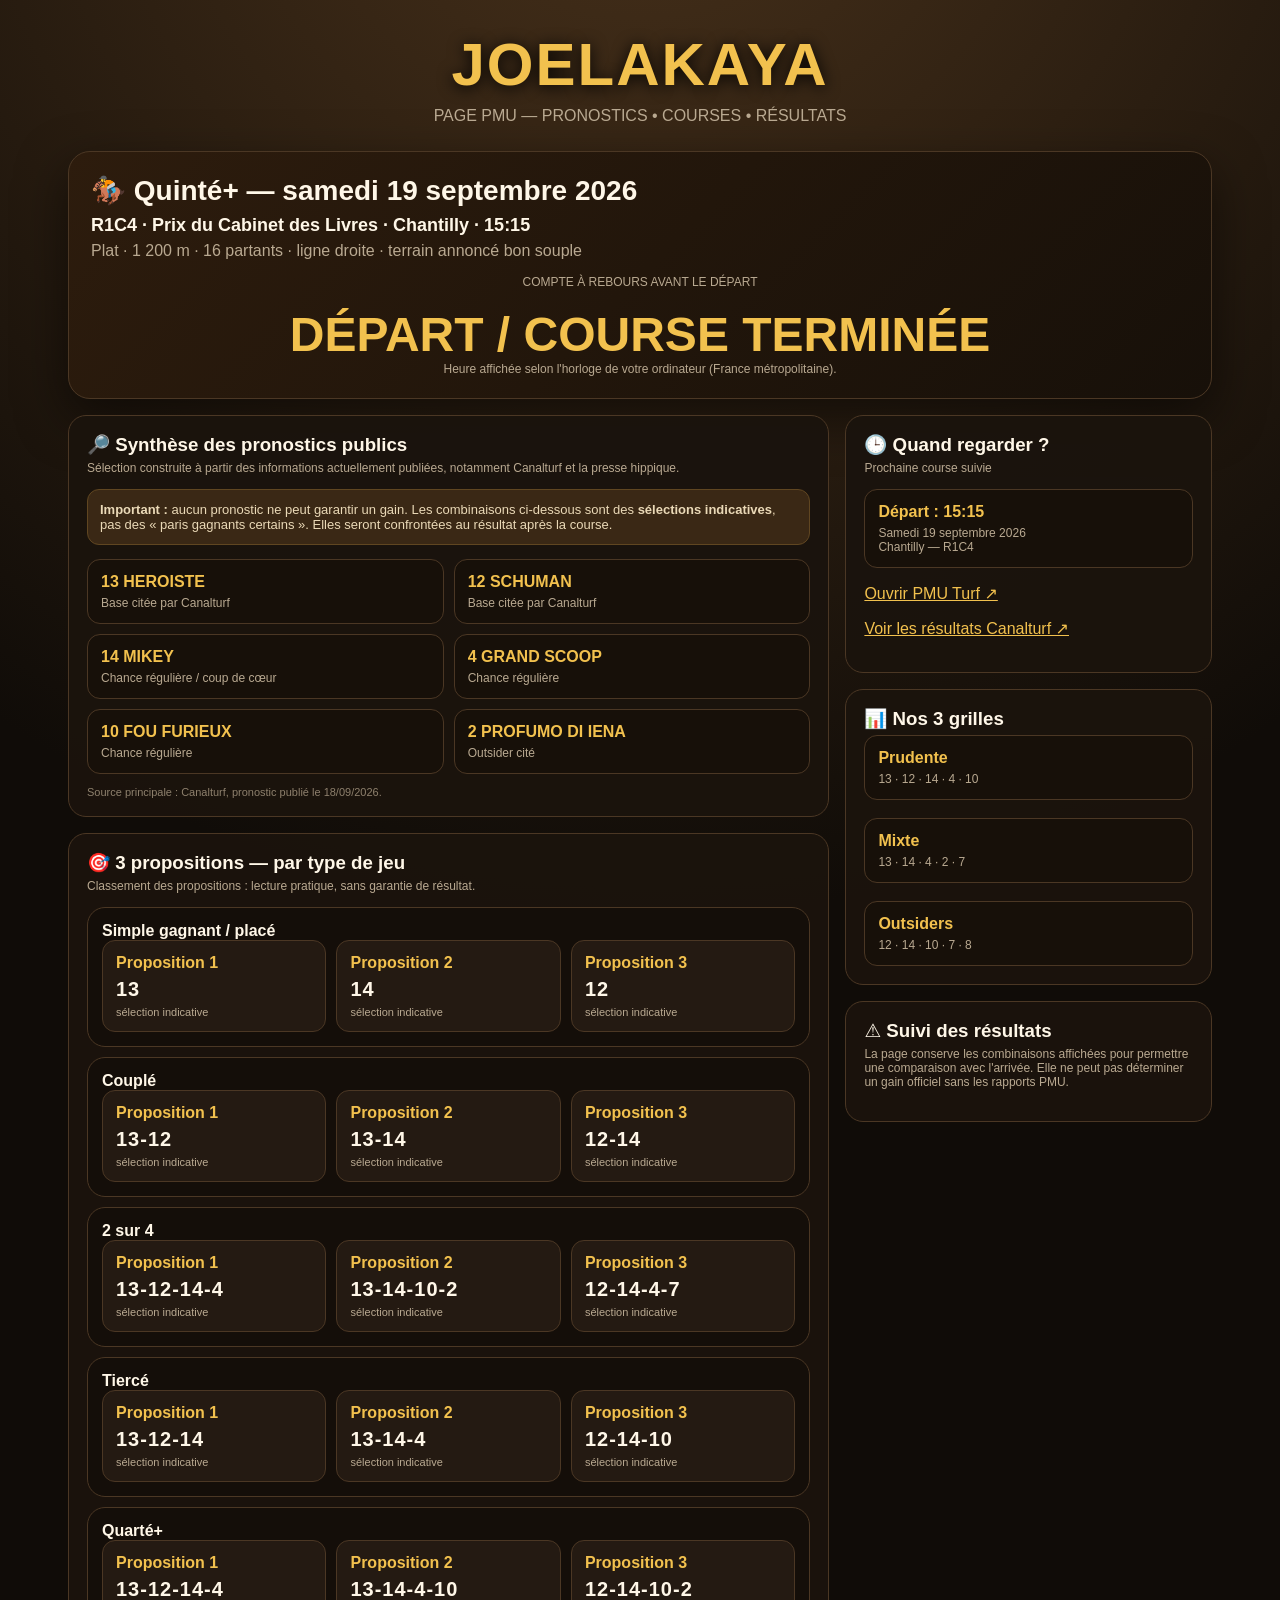
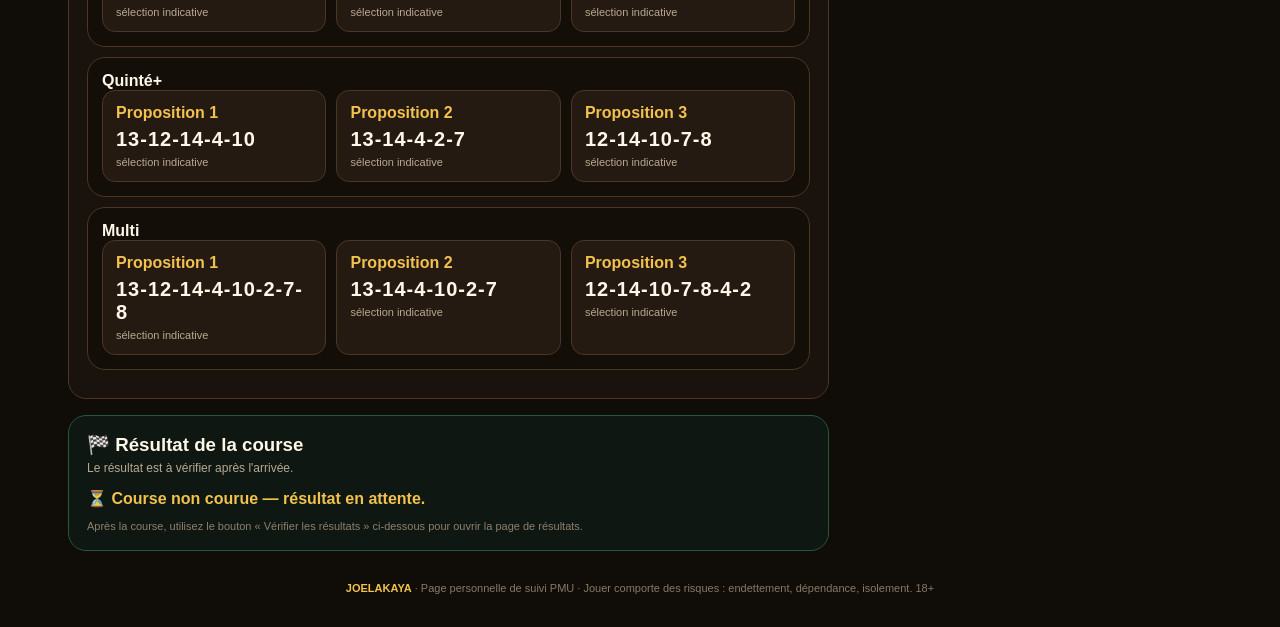
==== index.html @ 68ee218c "Add files via upload" ====
<!doctype html>
<html lang="fr"><head><meta charset="utf-8"><meta name="viewport" content="width=device-width,initial-scale=1">
<title>PMU Tracker — JOELAKAYA</title>
<meta name="description" content="Tableau de suivi PMU : pronostics, compte à rebours et résultats.">
<style>
:root{--bg:#100c08;--panel:#1b130d;--panel2:#241a12;--gold:#f2c14e;--green:#2bc277;--red:#e85b52;--text:#fff7e8;--muted:#b9a991;--line:#4b3724}
*{box-sizing:border-box}body{margin:0;background:radial-gradient(circle at 50% -10%,#49321b 0,#100c08 45%);color:var(--text);font-family:Arial,system-ui,sans-serif}.wrap{max-width:1180px;margin:auto;padding:18px}
header{text-align:center;padding:12px 0 18px}header h1{margin:0;font-size:clamp(30px,6vw,60px);letter-spacing:2px;color:var(--gold);text-shadow:0 2px 16px #000}header p{color:var(--muted);margin:8px 0}.brand{font-weight:900;color:#fff}
.hero{background:linear-gradient(135deg,#2d1c0d,#171009);border:1px solid var(--line);border-radius:22px;padding:22px;box-shadow:0 18px 50px #0008}.hero h2{margin:0 0 8px;font-size:28px}.hero .course{font-size:18px;font-weight:800}.hero .meta{color:var(--muted);margin-top:6px}.count{margin-top:18px;font-size:clamp(28px,6vw,48px);font-weight:900;color:var(--gold);text-align:center}.small{text-align:center;color:var(--muted);font-size:12px}
.grid{display:grid;grid-template-columns:1.35fr .65fr;gap:16px;margin-top:16px}.panel{background:rgba(27,19,13,.96);border:1px solid var(--line);border-radius:18px;padding:18px;margin-bottom:16px}.panel h3{margin:0 0 5px}.hint{font-size:12px;color:var(--muted);margin-bottom:14px}
.notice{padding:12px;border-radius:12px;background:#3a2815;border:1px solid #604621;color:#ead9b7;font-size:13px;margin-bottom:14px}
.source{font-size:11px;color:#8e806d;margin-top:12px}.picks{display:grid;grid-template-columns:repeat(3,1fr);gap:10px}.pick{background:var(--panel2);border:1px solid var(--line);border-radius:13px;padding:13px}.pick b{display:block;color:var(--gold);margin-bottom:6px}.nums{font-size:20px;font-weight:900;letter-spacing:1px}.label{font-size:11px;color:var(--muted);margin-top:5px}
.games{display:grid;grid-template-columns:repeat(2,1fr);gap:10px}.game{padding:13px;background:#171009;border:1px solid var(--line);border-radius:13px}.game b{color:var(--gold)}.game span{display:block;color:var(--muted);font-size:12px;margin-top:5px}
.result{background:#0e1711;border-color:#27583f}.result .arrival{font-size:26px;font-weight:900;color:var(--green);letter-spacing:2px}.pending{color:var(--gold);font-weight:800}
a{color:var(--gold)}footer{text-align:center;padding:15px;color:#887966;font-size:11px}footer strong{color:var(--gold)}
@media(max-width:800px){.grid{grid-template-columns:1fr}.picks{grid-template-columns:1fr 1fr}.games{grid-template-columns:1fr}}@media(max-width:500px){.picks{grid-template-columns:1fr}}
</style></head>
<body><div class="wrap">
<header><h1>JOELAKAYA</h1><p>PAGE PMU — PRONOSTICS • COURSES • RÉSULTATS</p></header>

<section class="hero">
<h2>🏇 Quinté+ — samedi 19 septembre 2026</h2>
<div class="course">R1C4 · Prix du Cabinet des Livres · Chantilly · 15:15</div>
<div class="meta">Plat · 1 200 m · 16 partants · ligne droite · terrain annoncé bon souple</div>
<div class="small" style="margin-top:15px">COMPTE À REBOURS AVANT LE DÉPART</div>
<div id="count" class="count">--:--:--:--</div>
<div class="small">Heure affichée selon l'horloge de votre ordinateur (France métropolitaine).</div>
</section>

<div class="grid"><main>
<section class="panel"><h3>🔎 Synthèse des pronostics publics</h3>
<div class="hint">Sélection construite à partir des informations actuellement publiées, notamment Canalturf et la presse hippique.</div>
<div class="notice"><b>Important :</b> aucun pronostic ne peut garantir un gain. Les combinaisons ci-dessous sont des <b>sélections indicatives</b>, pas des « paris gagnants certains ». Elles seront confrontées au résultat après la course.</div>
<div class="games">
<div class="game"><b>13 HEROISTE</b><span>Base citée par Canalturf</span></div>
<div class="game"><b>12 SCHUMAN</b><span>Base citée par Canalturf</span></div>
<div class="game"><b>14 MIKEY</b><span>Chance régulière / coup de cœur</span></div>
<div class="game"><b>4 GRAND SCOOP</b><span>Chance régulière</span></div>
<div class="game"><b>10 FOU FURIEUX</b><span>Chance régulière</span></div>
<div class="game"><b>2 PROFUMO DI IENA</b><span>Outsider cité</span></div>
</div>
<div class="source">Source principale : Canalturf, pronostic publié le 18/09/2026.</div>
</section>

<section class="panel"><h3>🎯 3 propositions — par type de jeu</h3><div class="hint">Classement des propositions : lecture pratique, sans garantie de résultat.</div>
<div id="picks"></div></section>

<section class="panel result"><h3>🏁 Résultat de la course</h3><div class="hint">Le résultat est à vérifier après l'arrivée.</div>
<div id="result"><span class="pending">⏳ Course non courue — résultat en attente.</span></div>
<div class="source">Après la course, utilisez le bouton « Vérifier les résultats » ci-dessous pour ouvrir la page de résultats.</div>
</section>
</main>

<aside>
<section class="panel"><h3>🕒 Quand regarder ?</h3><div class="hint">Prochaine course suivie</div>
<div class="game"><b>Départ : 15:15</b><span>Samedi 19 septembre 2026<br>Chantilly — R1C4</span></div>
<p><a href="https://www.pmu.fr/turf/" target="_blank" rel="noopener">Ouvrir PMU Turf ↗</a></p>
<p><a href="https://www.canalturf.com/resultats-PMU/" target="_blank" rel="noopener">Voir les résultats Canalturf ↗</a></p>
</section>
<section class="panel"><h3>📊 Nos 3 grilles</h3>
<div class="game"><b>Prudente</b><span>13 · 12 · 14 · 4 · 10</span></div><br>
<div class="game"><b>Mixte</b><span>13 · 14 · 4 · 2 · 7</span></div><br>
<div class="game"><b>Outsiders</b><span>12 · 14 · 10 · 7 · 8</span></div>
</section>
<section class="panel"><h3>⚠️ Suivi des résultats</h3><div class="hint">La page conserve les combinaisons affichées pour permettre une comparaison avec l'arrivée. Elle ne peut pas déterminer un gain officiel sans les rapports PMU.</div>
</section>
</aside></div>
<footer><strong>JOELAKAYA</strong> · Page personnelle de suivi PMU · Jouer comporte des risques : endettement, dépendance, isolement. 18+</footer>
</div>

<script>
const race=new Date("2026-09-19T15:15:00+02:00");
const sets={
"Simple gagnant / placé":[["13"],["14"],["12"]],
"Couplé":[["13-12"],["13-14"],["12-14"]],
"2 sur 4":[["13-12-14-4"],["13-14-10-2"],["12-14-4-7"]],
"Tiercé":[["13-12-14"],["13-14-4"],["12-14-10"]],
"Quarté+":[["13-12-14-4"],["13-14-4-10"],["12-14-10-2"]],
"Quinté+":[["13-12-14-4-10"],["13-14-4-2-7"],["12-14-10-7-8"]],
"Multi":[["13-12-14-4-10-2-7-8"],["13-14-4-10-2-7"],["12-14-10-7-8-4-2"]]
};
document.getElementById("picks").innerHTML=Object.entries(sets).map(([k,v])=>`<div class="panel" style="padding:14px;margin:10px 0;background:#140e09"><b>${k}</b><div class="picks">${v.map((x,i)=>`<div class="pick"><b>Proposition ${i+1}</b><div class="nums">${x}</div><div class="label">sélection indicative</div></div>`).join("")}</div></div>`).join("");
function tick(){let ms=race-new Date(),e=document.getElementById("count");if(ms<=0){e.textContent="DÉPART / COURSE TERMINÉE";return}let s=Math.floor(ms/1000),d=Math.floor(s/86400);s%=86400;let h=Math.floor(s/3600);s%=3600;let m=Math.floor(s/60);s%=60;e.textContent=`${String(d).padStart(2,"0")}j ${String(h).padStart(2,"0")}h ${String(m).padStart(2,"0")}m ${String(s).padStart(2,"0")}s`}tick();setInterval(tick,1000);
</script></body></html>
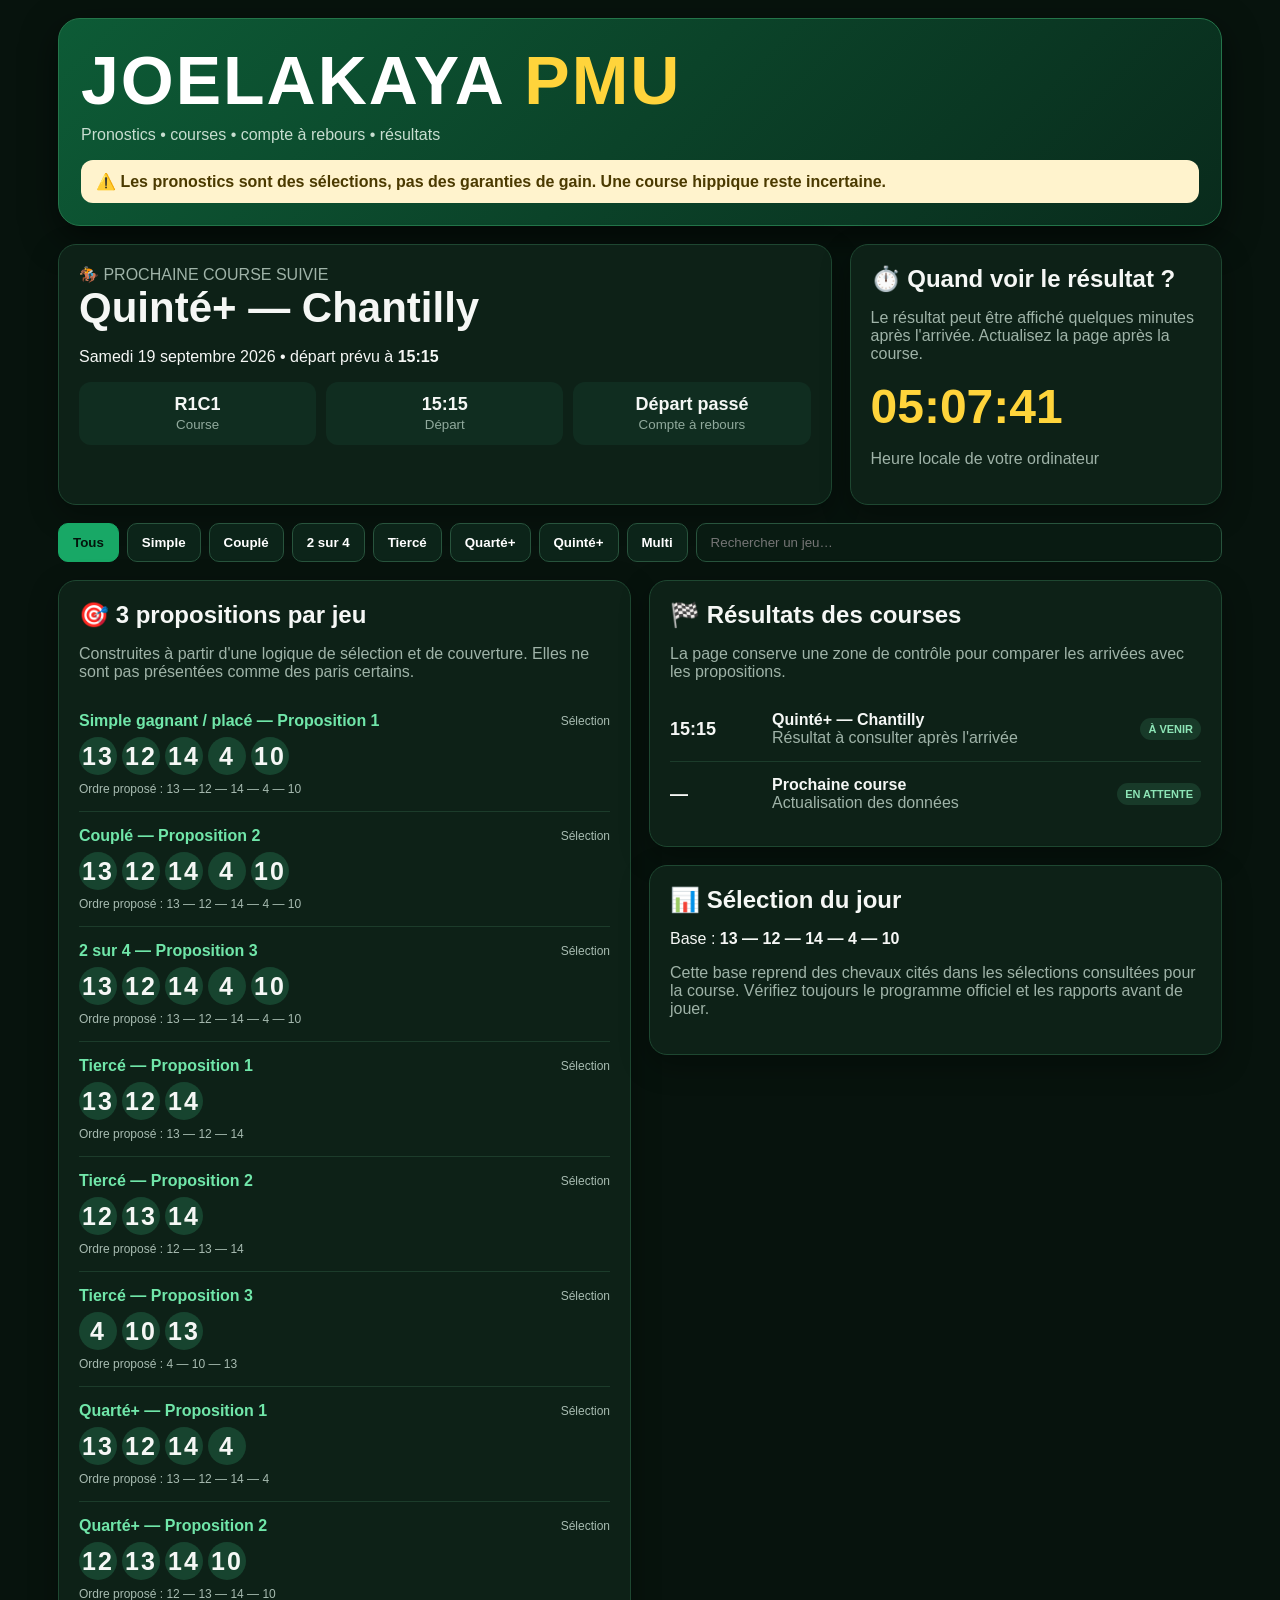
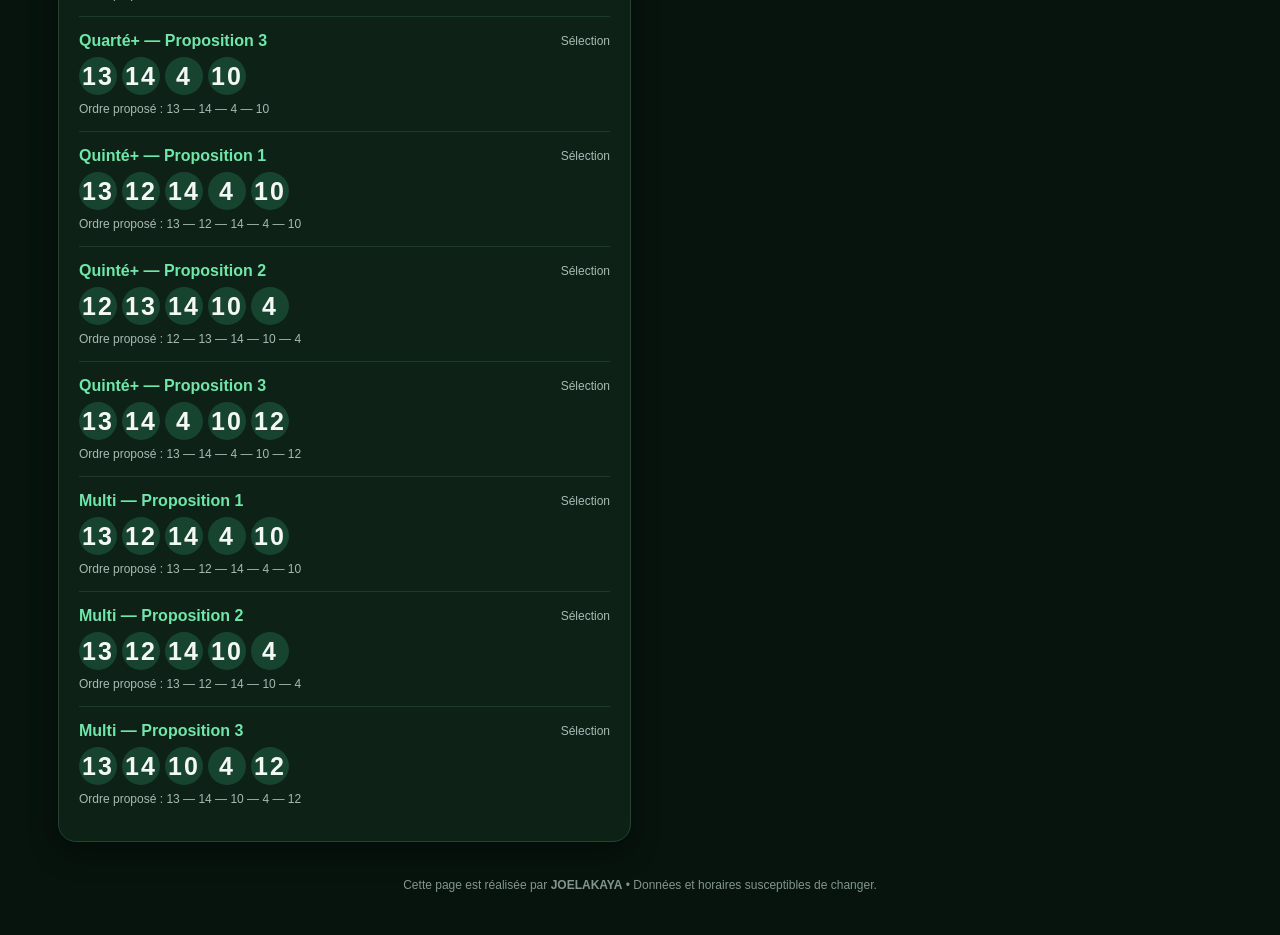
==== commit 0fead3e3: "Add files via upload" ====
--- a/index.html
+++ b/index.html
@@ -1,84 +1,126 @@
 <!doctype html>
-<html lang="fr"><head><meta charset="utf-8"><meta name="viewport" content="width=device-width,initial-scale=1">
-<title>PMU Tracker — JOELAKAYA</title>
-<meta name="description" content="Tableau de suivi PMU : pronostics, compte à rebours et résultats.">
+<html lang="fr">
+<head>
+<meta charset="utf-8">
+<meta name="viewport" content="width=device-width, initial-scale=1">
+<title>JOELAKAYA PMU — Pronostics & Résultats</title>
 <style>
-:root{--bg:#100c08;--panel:#1b130d;--panel2:#241a12;--gold:#f2c14e;--green:#2bc277;--red:#e85b52;--text:#fff7e8;--muted:#b9a991;--line:#4b3724}
-*{box-sizing:border-box}body{margin:0;background:radial-gradient(circle at 50% -10%,#49321b 0,#100c08 45%);color:var(--text);font-family:Arial,system-ui,sans-serif}.wrap{max-width:1180px;margin:auto;padding:18px}
-header{text-align:center;padding:12px 0 18px}header h1{margin:0;font-size:clamp(30px,6vw,60px);letter-spacing:2px;color:var(--gold);text-shadow:0 2px 16px #000}header p{color:var(--muted);margin:8px 0}.brand{font-weight:900;color:#fff}
-.hero{background:linear-gradient(135deg,#2d1c0d,#171009);border:1px solid var(--line);border-radius:22px;padding:22px;box-shadow:0 18px 50px #0008}.hero h2{margin:0 0 8px;font-size:28px}.hero .course{font-size:18px;font-weight:800}.hero .meta{color:var(--muted);margin-top:6px}.count{margin-top:18px;font-size:clamp(28px,6vw,48px);font-weight:900;color:var(--gold);text-align:center}.small{text-align:center;color:var(--muted);font-size:12px}
-.grid{display:grid;grid-template-columns:1.35fr .65fr;gap:16px;margin-top:16px}.panel{background:rgba(27,19,13,.96);border:1px solid var(--line);border-radius:18px;padding:18px;margin-bottom:16px}.panel h3{margin:0 0 5px}.hint{font-size:12px;color:var(--muted);margin-bottom:14px}
-.notice{padding:12px;border-radius:12px;background:#3a2815;border:1px solid #604621;color:#ead9b7;font-size:13px;margin-bottom:14px}
-.source{font-size:11px;color:#8e806d;margin-top:12px}.picks{display:grid;grid-template-columns:repeat(3,1fr);gap:10px}.pick{background:var(--panel2);border:1px solid var(--line);border-radius:13px;padding:13px}.pick b{display:block;color:var(--gold);margin-bottom:6px}.nums{font-size:20px;font-weight:900;letter-spacing:1px}.label{font-size:11px;color:var(--muted);margin-top:5px}
-.games{display:grid;grid-template-columns:repeat(2,1fr);gap:10px}.game{padding:13px;background:#171009;border:1px solid var(--line);border-radius:13px}.game b{color:var(--gold)}.game span{display:block;color:var(--muted);font-size:12px;margin-top:5px}
-.result{background:#0e1711;border-color:#27583f}.result .arrival{font-size:26px;font-weight:900;color:var(--green);letter-spacing:2px}.pending{color:var(--gold);font-weight:800}
-a{color:var(--gold)}footer{text-align:center;padding:15px;color:#887966;font-size:11px}footer strong{color:var(--gold)}
-@media(max-width:800px){.grid{grid-template-columns:1fr}.picks{grid-template-columns:1fr 1fr}.games{grid-template-columns:1fr}}@media(max-width:500px){.picks{grid-template-columns:1fr}}
-</style></head>
-<body><div class="wrap">
-<header><h1>JOELAKAYA</h1><p>PAGE PMU — PRONOSTICS • COURSES • RÉSULTATS</p></header>
+*{box-sizing:border-box}body{margin:0;font-family:Arial,Helvetica,sans-serif;background:#07130d;color:#f5f7f5}
+.wrap{max-width:1200px;margin:auto;padding:18px}
+header{background:linear-gradient(135deg,#0d5b36,#092b1c);border:1px solid #24754a;border-radius:22px;padding:22px;box-shadow:0 12px 35px #0008}
+.brand{font-size:clamp(34px,6vw,68px);font-weight:900;letter-spacing:2px;color:#fff}.brand span{color:#ffd43b}
+.subtitle{margin-top:7px;color:#c7ddd0;font-size:16px}
+.notice{margin-top:16px;background:#fff3cd;color:#4b3a00;padding:12px 15px;border-radius:12px;font-weight:700}
+.hero{display:grid;grid-template-columns:1.35fr .65fr;gap:18px;margin-top:18px}
+.card{background:#0d2117;border:1px solid #1e4731;border-radius:18px;padding:20px;box-shadow:0 10px 30px #0005}
+h2,h3{margin:0 0 10px}.big{font-size:clamp(25px,4vw,42px);font-weight:900}.muted{color:#9fb3a8}
+.count{font-size:clamp(28px,5vw,48px);font-weight:900;color:#ffd43b;margin-top:14px}
+.info{display:grid;grid-template-columns:repeat(3,1fr);gap:10px;margin-top:15px}.pill{background:#102d20;padding:12px;border-radius:12px;text-align:center}.pill b{display:block;font-size:18px}.pill small{color:#91aa9d}
+.toolbar{display:flex;flex-wrap:wrap;gap:8px;margin:18px 0}.toolbar button{border:1px solid #28543d;background:#0c2419;color:#fff;padding:11px 14px;border-radius:10px;font-weight:800;cursor:pointer}.toolbar button.active{background:#18a866;border-color:#18a866;color:#04150c}.search{flex:1;min-width:220px;border:1px solid #28543d;background:#091b12;color:#fff;padding:11px 14px;border-radius:10px}
+.grid{display:grid;grid-template-columns:1fr 1fr;gap:18px}.section{margin-bottom:18px}
+.bet{border-top:1px solid #1c3c2b;padding:15px 0}.bet:first-child{border-top:0}.bethead{display:flex;justify-content:space-between;gap:10px;align-items:center}.type{color:#70e6a9;font-weight:900}.numbers{font-size:25px;font-weight:900;letter-spacing:2px;margin:7px 0}.numbers span{display:inline-flex;align-items:center;justify-content:center;width:38px;height:38px;background:#17442f;border-radius:50%;margin-right:5px}.confidence{font-size:12px;color:#a7bbb1}
+.race{display:grid;grid-template-columns:90px 1fr auto;gap:12px;align-items:center;border-top:1px solid #1c3c2b;padding:14px 0}.race:first-child{border-top:0}.time{font-weight:900;font-size:18px}.result{font-weight:900;text-align:right}.status{display:inline-block;padding:5px 8px;border-radius:99px;background:#183a29;color:#8de5b6;font-size:11px}
+footer{text-align:center;color:#81978b;padding:18px 0 25px;font-size:12px}
+@media(max-width:800px){.hero,.grid{grid-template-columns:1fr}.info{grid-template-columns:1fr}.race{grid-template-columns:70px 1fr}.result{grid-column:2;text-align:left}.brand{font-size:38px}}
+</style>
+</head>
+<body>
+<div class="wrap">
+<header>
+  <div class="brand">JOELAKAYA <span>PMU</span></div>
+  <div class="subtitle">Pronostics • courses • compte à rebours • résultats</div>
+  <div class="notice">⚠️ Les pronostics sont des sélections, pas des garanties de gain. Une course hippique reste incertaine.</div>
+</header>
 
 <section class="hero">
-<h2>🏇 Quinté+ — samedi 19 septembre 2026</h2>
-<div class="course">R1C4 · Prix du Cabinet des Livres · Chantilly · 15:15</div>
-<div class="meta">Plat · 1 200 m · 16 partants · ligne droite · terrain annoncé bon souple</div>
-<div class="small" style="margin-top:15px">COMPTE À REBOURS AVANT LE DÉPART</div>
-<div id="count" class="count">--:--:--:--</div>
-<div class="small">Heure affichée selon l'horloge de votre ordinateur (France métropolitaine).</div>
+  <div class="card">
+    <div class="muted">🏇 PROCHAINE COURSE SUIVIE</div>
+    <div class="big">Quinté+ — Chantilly</div>
+    <p>Samedi 19 septembre 2026 • départ prévu à <b>15:15</b></p>
+    <div class="info">
+      <div class="pill"><b>R1C1</b><small>Course</small></div>
+      <div class="pill"><b>15:15</b><small>Départ</small></div>
+      <div class="pill"><b id="remaining">--:--:--</b><small>Compte à rebours</small></div>
+    </div>
+  </div>
+  <div class="card">
+    <h2>⏱️ Quand voir le résultat ?</h2>
+    <p class="muted">Le résultat peut être affiché quelques minutes après l'arrivée. Actualisez la page après la course.</p>
+    <div class="count" id="clock">--:--:--</div>
+    <p class="muted">Heure locale de votre ordinateur</p>
+  </div>
 </section>
 
-<div class="grid"><main>
-<section class="panel"><h3>🔎 Synthèse des pronostics publics</h3>
-<div class="hint">Sélection construite à partir des informations actuellement publiées, notamment Canalturf et la presse hippique.</div>
-<div class="notice"><b>Important :</b> aucun pronostic ne peut garantir un gain. Les combinaisons ci-dessous sont des <b>sélections indicatives</b>, pas des « paris gagnants certains ». Elles seront confrontées au résultat après la course.</div>
-<div class="games">
-<div class="game"><b>13 HEROISTE</b><span>Base citée par Canalturf</span></div>
-<div class="game"><b>12 SCHUMAN</b><span>Base citée par Canalturf</span></div>
-<div class="game"><b>14 MIKEY</b><span>Chance régulière / coup de cœur</span></div>
-<div class="game"><b>4 GRAND SCOOP</b><span>Chance régulière</span></div>
-<div class="game"><b>10 FOU FURIEUX</b><span>Chance régulière</span></div>
-<div class="game"><b>2 PROFUMO DI IENA</b><span>Outsider cité</span></div>
+<div class="toolbar">
+<button class="active" data-filter="all">Tous</button>
+<button data-filter="simple">Simple</button><button data-filter="couple">Couplé</button>
+<button data-filter="2sur4">2 sur 4</button><button data-filter="tierce">Tiercé</button>
+<button data-filter="quarte">Quarté+</button><button data-filter="quinte">Quinté+</button>
+<button data-filter="multi">Multi</button>
+<input id="search" class="search" placeholder="Rechercher un jeu…">
 </div>
-<div class="source">Source principale : Canalturf, pronostic publié le 18/09/2026.</div>
-</section>
 
-<section class="panel"><h3>🎯 3 propositions — par type de jeu</h3><div class="hint">Classement des propositions : lecture pratique, sans garantie de résultat.</div>
-<div id="picks"></div></section>
-
-<section class="panel result"><h3>🏁 Résultat de la course</h3><div class="hint">Le résultat est à vérifier après l'arrivée.</div>
-<div id="result"><span class="pending">⏳ Course non courue — résultat en attente.</span></div>
-<div class="source">Après la course, utilisez le bouton « Vérifier les résultats » ci-dessous pour ouvrir la page de résultats.</div>
-</section>
+<div class="grid">
+<main class="card section">
+<h2>🎯 3 propositions par jeu</h2>
+<p class="muted">Construites à partir d'une logique de sélection et de couverture. Elles ne sont pas présentées comme des paris certains.</p>
+<div id="bets"></div>
 </main>
 
 <aside>
-<section class="panel"><h3>🕒 Quand regarder ?</h3><div class="hint">Prochaine course suivie</div>
-<div class="game"><b>Départ : 15:15</b><span>Samedi 19 septembre 2026<br>Chantilly — R1C4</span></div>
-<p><a href="https://www.pmu.fr/turf/" target="_blank" rel="noopener">Ouvrir PMU Turf ↗</a></p>
-<p><a href="https://www.canalturf.com/resultats-PMU/" target="_blank" rel="noopener">Voir les résultats Canalturf ↗</a></p>
-</section>
-<section class="panel"><h3>📊 Nos 3 grilles</h3>
-<div class="game"><b>Prudente</b><span>13 · 12 · 14 · 4 · 10</span></div><br>
-<div class="game"><b>Mixte</b><span>13 · 14 · 4 · 2 · 7</span></div><br>
-<div class="game"><b>Outsiders</b><span>12 · 14 · 10 · 7 · 8</span></div>
-</section>
-<section class="panel"><h3>⚠️ Suivi des résultats</h3><div class="hint">La page conserve les combinaisons affichées pour permettre une comparaison avec l'arrivée. Elle ne peut pas déterminer un gain officiel sans les rapports PMU.</div>
-</section>
-</aside></div>
-<footer><strong>JOELAKAYA</strong> · Page personnelle de suivi PMU · Jouer comporte des risques : endettement, dépendance, isolement. 18+</footer>
+<div class="card section">
+<h2>🏁 Résultats des courses</h2>
+<p class="muted">La page conserve une zone de contrôle pour comparer les arrivées avec les propositions.</p>
+<div id="races">
+<div class="race"><div class="time">15:15</div><div><b>Quinté+ — Chantilly</b><br><span class="muted">Résultat à consulter après l'arrivée</span></div><div class="result"><span class="status">À VENIR</span></div></div>
+<div class="race"><div class="time">—</div><div><b>Prochaine course</b><br><span class="muted">Actualisation des données</span></div><div class="result"><span class="status">EN ATTENTE</span></div></div>
+</div>
+</div>
+
+<div class="card">
+<h2>📊 Sélection du jour</h2>
+<p>Base : <b>13 — 12 — 14 — 4 — 10</b></p>
+<p class="muted">Cette base reprend des chevaux cités dans les sélections consultées pour la course. Vérifiez toujours le programme officiel et les rapports avant de jouer.</p>
+</div>
+</aside>
+</div>
+<footer>Cette page est réalisée par <strong>JOELAKAYA</strong> • Données et horaires susceptibles de changer.</footer>
 </div>
 
 <script>
-const race=new Date("2026-09-19T15:15:00+02:00");
-const sets={
-"Simple gagnant / placé":[["13"],["14"],["12"]],
-"Couplé":[["13-12"],["13-14"],["12-14"]],
-"2 sur 4":[["13-12-14-4"],["13-14-10-2"],["12-14-4-7"]],
-"Tiercé":[["13-12-14"],["13-14-4"],["12-14-10"]],
-"Quarté+":[["13-12-14-4"],["13-14-4-10"],["12-14-10-2"]],
-"Quinté+":[["13-12-14-4-10"],["13-14-4-2-7"],["12-14-10-7-8"]],
-"Multi":[["13-12-14-4-10-2-7-8"],["13-14-4-10-2-7"],["12-14-10-7-8-4-2"]]
-};
-document.getElementById("picks").innerHTML=Object.entries(sets).map(([k,v])=>`<div class="panel" style="padding:14px;margin:10px 0;background:#140e09"><b>${k}</b><div class="picks">${v.map((x,i)=>`<div class="pick"><b>Proposition ${i+1}</b><div class="nums">${x}</div><div class="label">sélection indicative</div></div>`).join("")}</div></div>`).join("");
-function tick(){let ms=race-new Date(),e=document.getElementById("count");if(ms<=0){e.textContent="DÉPART / COURSE TERMINÉE";return}let s=Math.floor(ms/1000),d=Math.floor(s/86400);s%=86400;let h=Math.floor(s/3600);s%=3600;let m=Math.floor(s/60);s%=60;e.textContent=`${String(d).padStart(2,"0")}j ${String(h).padStart(2,"0")}h ${String(m).padStart(2,"0")}m ${String(s).padStart(2,"0")}s`}tick();setInterval(tick,1000);
-</script></body></html>+const sets=[
+["simple","Simple gagnant / placé",[13,12,14,4,10]],
+["couple","Couplé",[13,12,14,4,10]],
+["2sur4","2 sur 4",[13,12,14,4,10]],
+["tierce","Tiercé",[13,12,14]],
+["tierce","Tiercé",[12,13,14]],
+["tierce","Tiercé",[4,10,13]],
+["quarte","Quarté+",[13,12,14,4]],
+["quarte","Quarté+",[12,13,14,10]],
+["quarte","Quarté+",[13,14,4,10]],
+["quinte","Quinté+",[13,12,14,4,10]],
+["quinte","Quinté+",[12,13,14,10,4]],
+["quinte","Quinté+",[13,14,4,10,12]],
+["multi","Multi",[13,12,14,4,10]],
+["multi","Multi",[13,12,14,10,4]],
+["multi","Multi",[13,14,10,4,12]]
+];
+let filter="all";
+function render(){
+ const q=document.getElementById("search").value.toLowerCase();
+ const arr=sets.filter(x=>(filter==="all"||x[0]===filter)&&(!q||x[1].toLowerCase().includes(q)));
+ document.getElementById("bets").innerHTML=arr.map((x,i)=>`<div class="bet"><div class="bethead"><span class="type">${x[1]} — Proposition ${i%3+1}</span><span class="confidence">Sélection</span></div><div class="numbers">${x[2].map(n=>`<span>${n}</span>`).join("")}</div><div class="confidence">Ordre proposé : ${x[2].join(" — ")}</div></div>`).join("")||"<p class='muted'>Aucune proposition.</p>";
+}
+document.querySelectorAll("[data-filter]").forEach(b=>b.onclick=()=>{document.querySelectorAll("[data-filter]").forEach(x=>x.classList.remove("active"));b.classList.add("active");filter=b.dataset.filter;render()});
+document.getElementById("search").oninput=render;
+
+const target=new Date("2026-09-19T15:15:00");
+function tick(){
+ const now=new Date(), d=target-now;
+ document.getElementById("clock").textContent=now.toLocaleTimeString("fr-FR");
+ if(d>0){let s=Math.floor(d/1000),days=Math.floor(s/86400);s%=86400;let h=Math.floor(s/3600);s%=3600;let m=Math.floor(s/60);s%=60;document.getElementById("remaining").textContent=`${days}j ${String(h).padStart(2,"0")}:${String(m).padStart(2,"0")}:${String(s).padStart(2,"0")}`}
+ else document.getElementById("remaining").textContent="Départ passé";
+}
+render();tick();setInterval(tick,1000);
+</script>
+</body></html>
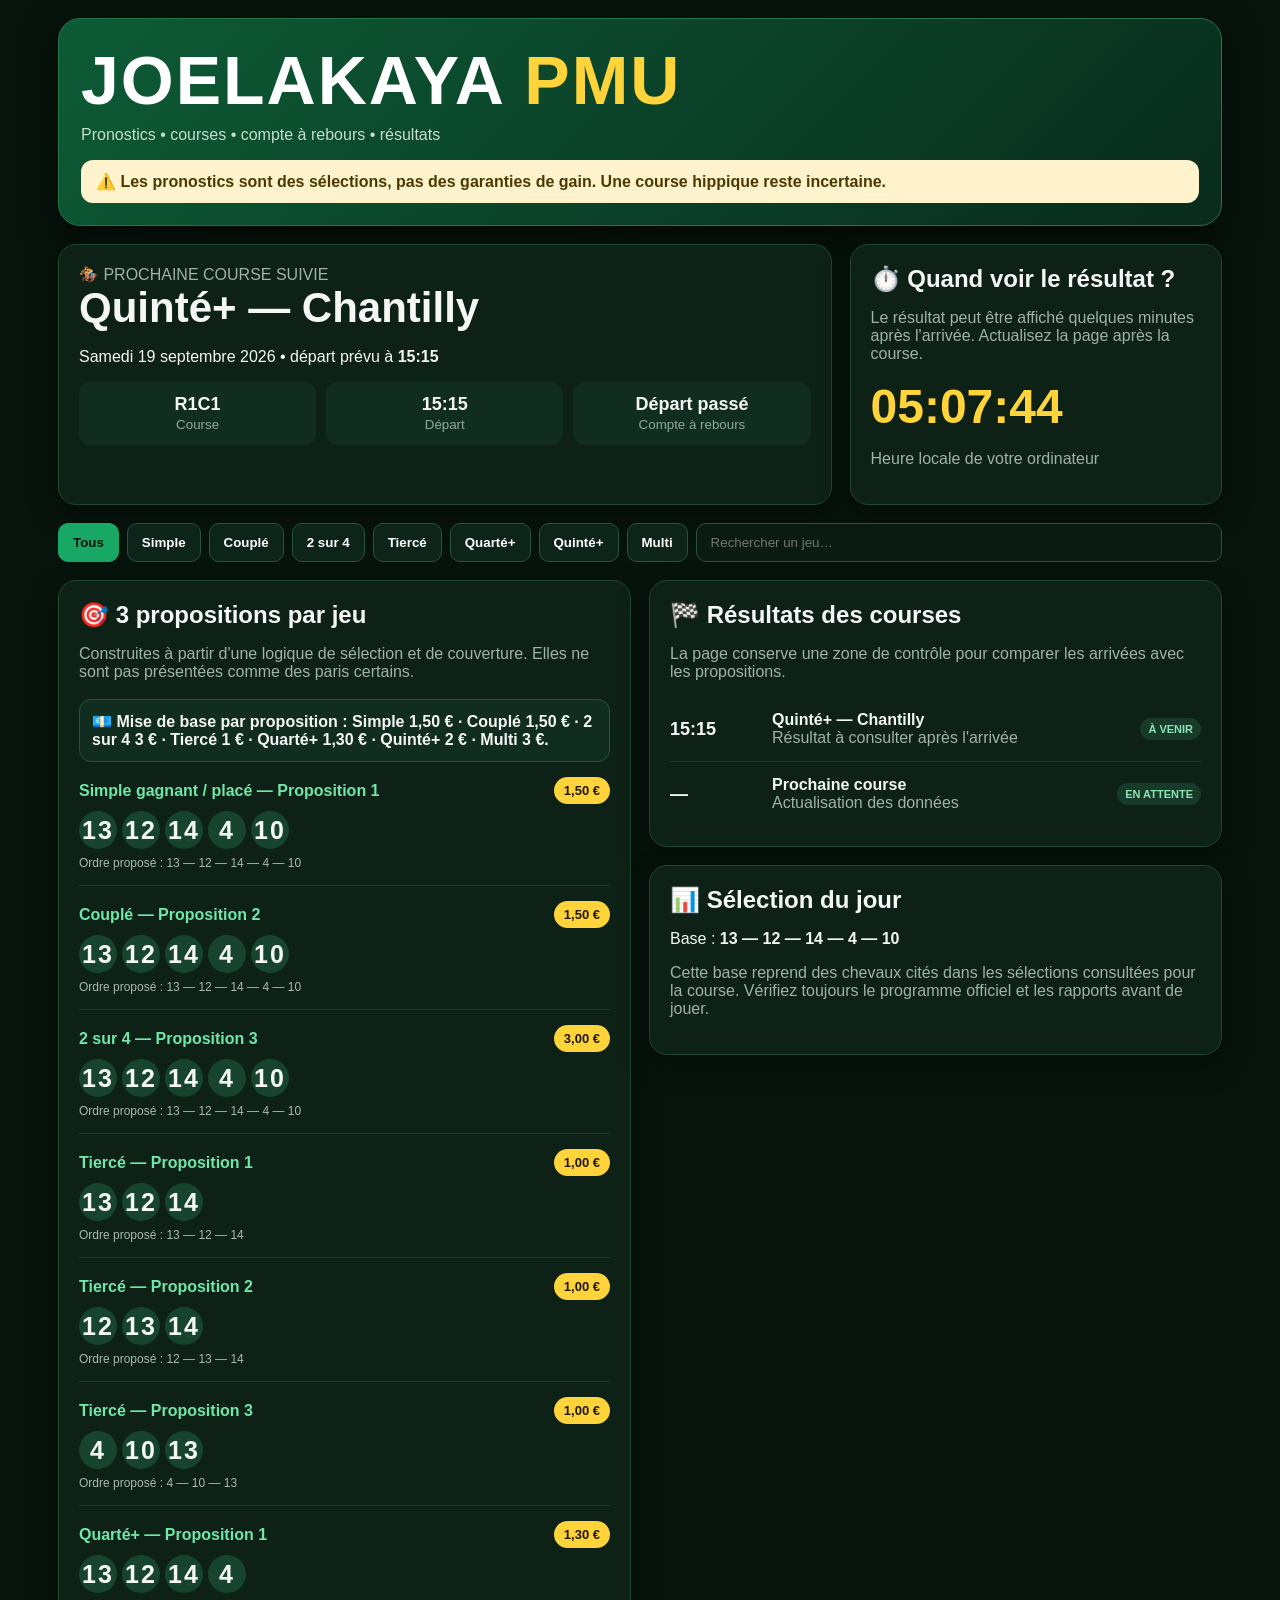
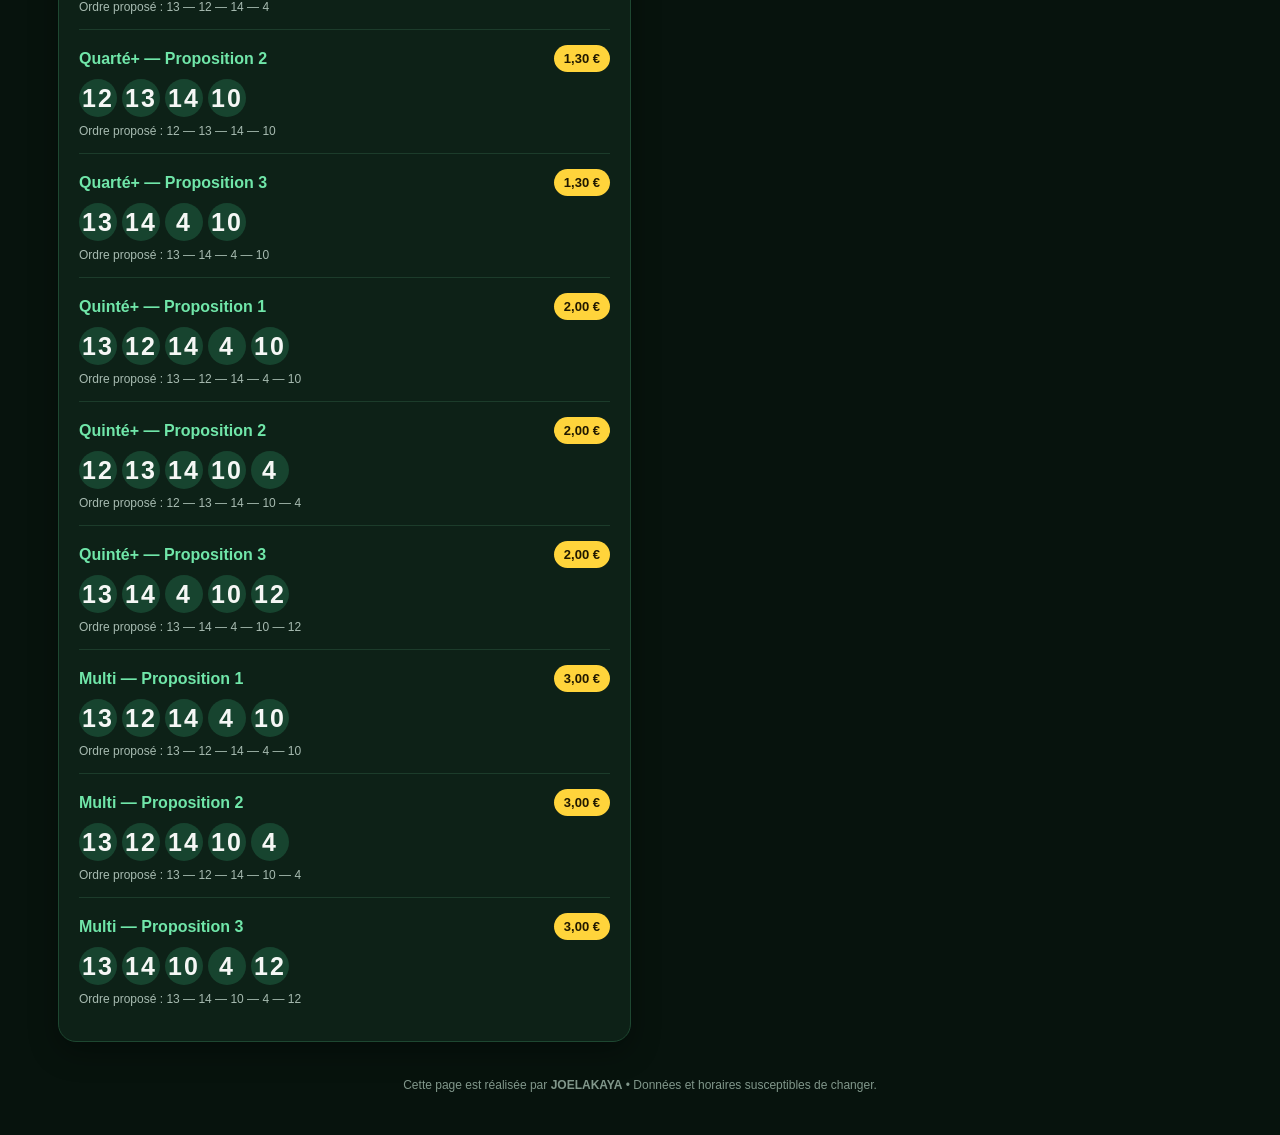
==== commit f6f71081: "Add files via upload" ====
--- a/index.html
+++ b/index.html
@@ -18,7 +18,7 @@
 .info{display:grid;grid-template-columns:repeat(3,1fr);gap:10px;margin-top:15px}.pill{background:#102d20;padding:12px;border-radius:12px;text-align:center}.pill b{display:block;font-size:18px}.pill small{color:#91aa9d}
 .toolbar{display:flex;flex-wrap:wrap;gap:8px;margin:18px 0}.toolbar button{border:1px solid #28543d;background:#0c2419;color:#fff;padding:11px 14px;border-radius:10px;font-weight:800;cursor:pointer}.toolbar button.active{background:#18a866;border-color:#18a866;color:#04150c}.search{flex:1;min-width:220px;border:1px solid #28543d;background:#091b12;color:#fff;padding:11px 14px;border-radius:10px}
 .grid{display:grid;grid-template-columns:1fr 1fr;gap:18px}.section{margin-bottom:18px}
-.bet{border-top:1px solid #1c3c2b;padding:15px 0}.bet:first-child{border-top:0}.bethead{display:flex;justify-content:space-between;gap:10px;align-items:center}.type{color:#70e6a9;font-weight:900}.numbers{font-size:25px;font-weight:900;letter-spacing:2px;margin:7px 0}.numbers span{display:inline-flex;align-items:center;justify-content:center;width:38px;height:38px;background:#17442f;border-radius:50%;margin-right:5px}.confidence{font-size:12px;color:#a7bbb1}
+.bet{border-top:1px solid #1c3c2b;padding:15px 0}.bet:first-child{border-top:0}.bethead{display:flex;justify-content:space-between;gap:10px;align-items:center}.type{color:#70e6a9;font-weight:900}.numbers{font-size:25px;font-weight:900;letter-spacing:2px;margin:7px 0}.numbers span{display:inline-flex;align-items:center;justify-content:center;width:38px;height:38px;background:#17442f;border-radius:50%;margin-right:5px}.confidence{font-size:12px;color:#a7bbb1}.price{display:inline-block;background:#ffd43b;color:#201800;padding:6px 10px;border-radius:999px;font-weight:900;font-size:13px}.total{margin-top:18px;background:#102d20;border:1px solid #28543d;border-radius:12px;padding:12px;font-weight:800}
 .race{display:grid;grid-template-columns:90px 1fr auto;gap:12px;align-items:center;border-top:1px solid #1c3c2b;padding:14px 0}.race:first-child{border-top:0}.time{font-weight:900;font-size:18px}.result{font-weight:900;text-align:right}.status{display:inline-block;padding:5px 8px;border-radius:99px;background:#183a29;color:#8de5b6;font-size:11px}
 footer{text-align:center;color:#81978b;padding:18px 0 25px;font-size:12px}
 @media(max-width:800px){.hero,.grid{grid-template-columns:1fr}.info{grid-template-columns:1fr}.race{grid-template-columns:70px 1fr}.result{grid-column:2;text-align:left}.brand{font-size:38px}}
@@ -64,6 +64,7 @@
 <main class="card section">
 <h2>🎯 3 propositions par jeu</h2>
 <p class="muted">Construites à partir d'une logique de sélection et de couverture. Elles ne sont pas présentées comme des paris certains.</p>
+<div class="total">💶 Mise de base par proposition : Simple 1,50 € · Couplé 1,50 € · 2 sur 4 3 € · Tiercé 1 € · Quarté+ 1,30 € · Quinté+ 2 € · Multi 3 €.</div>
 <div id="bets"></div>
 </main>
 
@@ -88,6 +89,15 @@
 </div>
 
 <script>
+const prices={
+simple:1.50,
+couple:1.50,
+"2sur4":3.00,
+tierce:1.00,
+quarte:1.30,
+quinte:2.00,
+multi:3.00
+};
 const sets=[
 ["simple","Simple gagnant / placé",[13,12,14,4,10]],
 ["couple","Couplé",[13,12,14,4,10]],
@@ -109,7 +119,7 @@
 function render(){
  const q=document.getElementById("search").value.toLowerCase();
  const arr=sets.filter(x=>(filter==="all"||x[0]===filter)&&(!q||x[1].toLowerCase().includes(q)));
- document.getElementById("bets").innerHTML=arr.map((x,i)=>`<div class="bet"><div class="bethead"><span class="type">${x[1]} — Proposition ${i%3+1}</span><span class="confidence">Sélection</span></div><div class="numbers">${x[2].map(n=>`<span>${n}</span>`).join("")}</div><div class="confidence">Ordre proposé : ${x[2].join(" — ")}</div></div>`).join("")||"<p class='muted'>Aucune proposition.</p>";
+ document.getElementById("bets").innerHTML=arr.map((x,i)=>`<div class="bet"><div class="bethead"><span class="type">${x[1]} — Proposition ${i%3+1}</span><span class="price">${prices[x[0]].toFixed(2).replace(".",",")} €</span></div><div class="numbers">${x[2].map(n=>`<span>${n}</span>`).join("")}</div><div class="confidence">Ordre proposé : ${x[2].join(" — ")}</div></div>`).join("")||"<p class='muted'>Aucune proposition.</p>";
 }
 document.querySelectorAll("[data-filter]").forEach(b=>b.onclick=()=>{document.querySelectorAll("[data-filter]").forEach(x=>x.classList.remove("active"));b.classList.add("active");filter=b.dataset.filter;render()});
 document.getElementById("search").oninput=render;
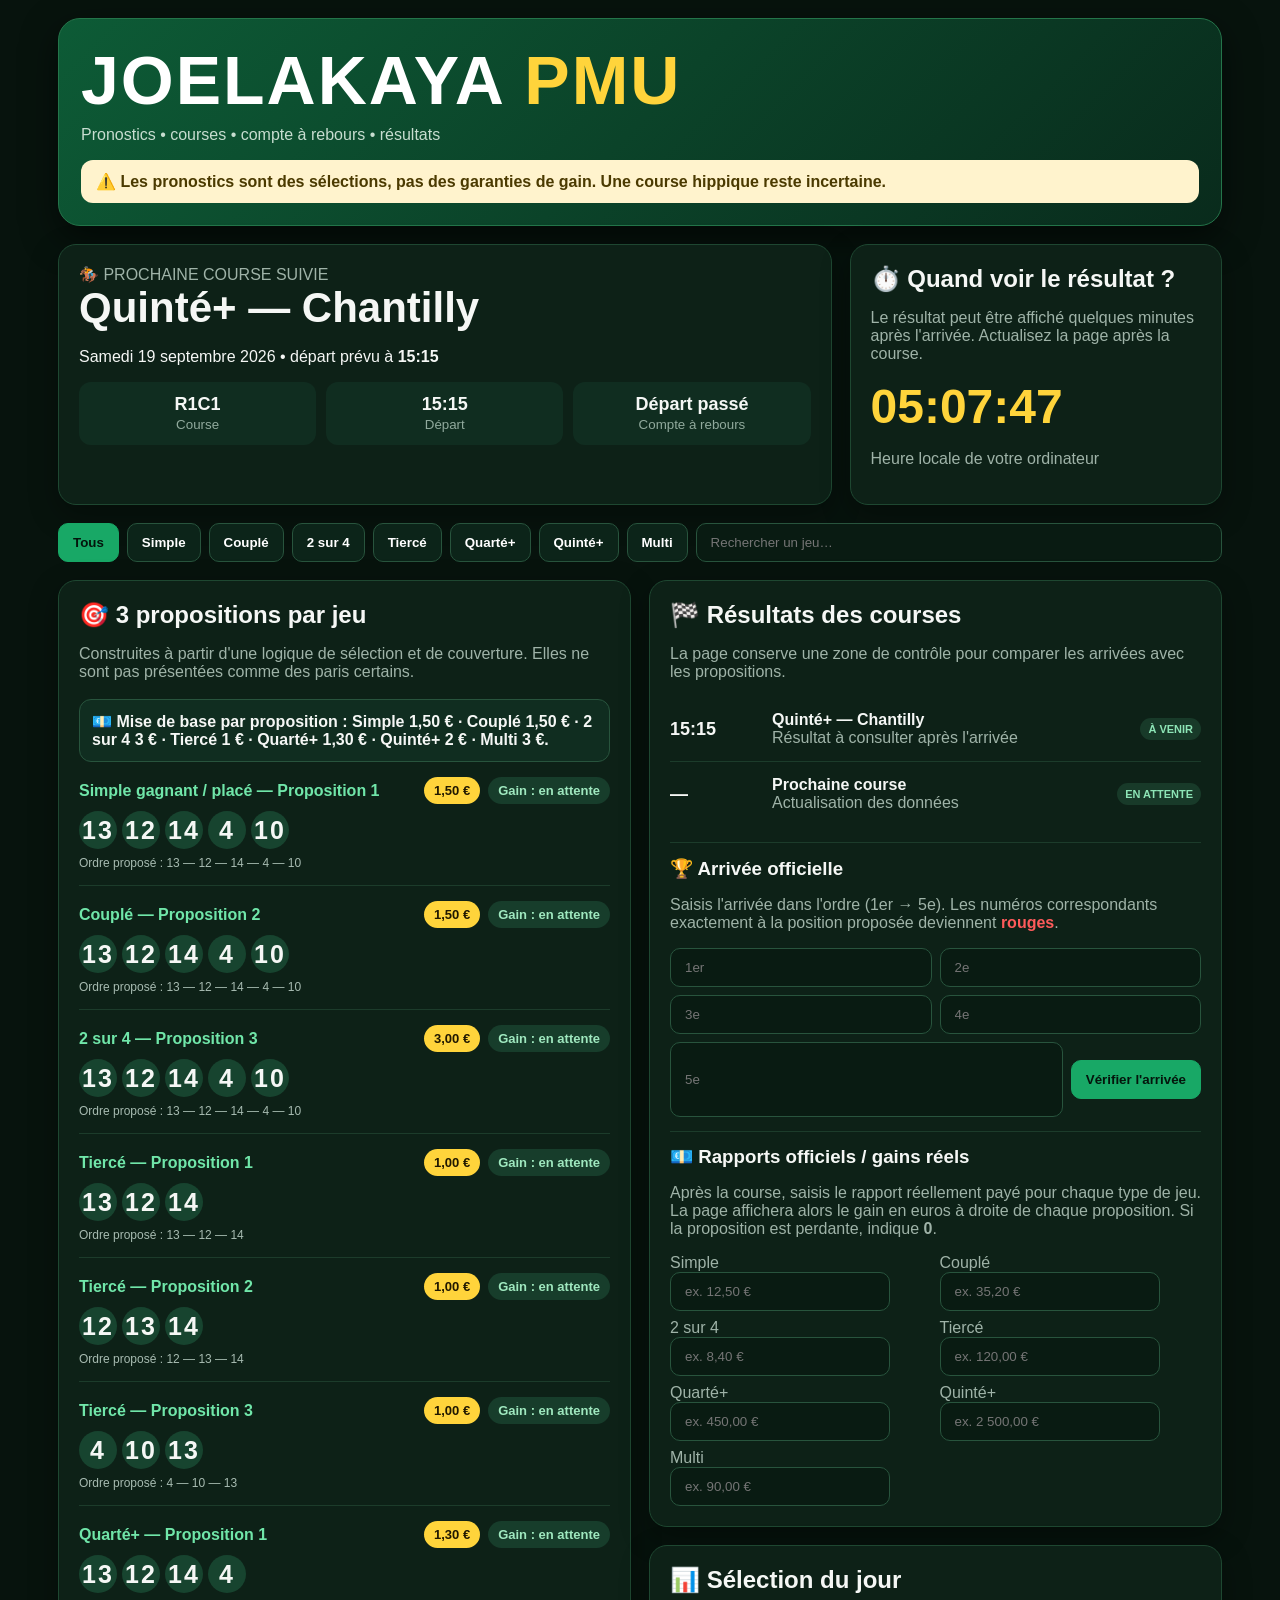
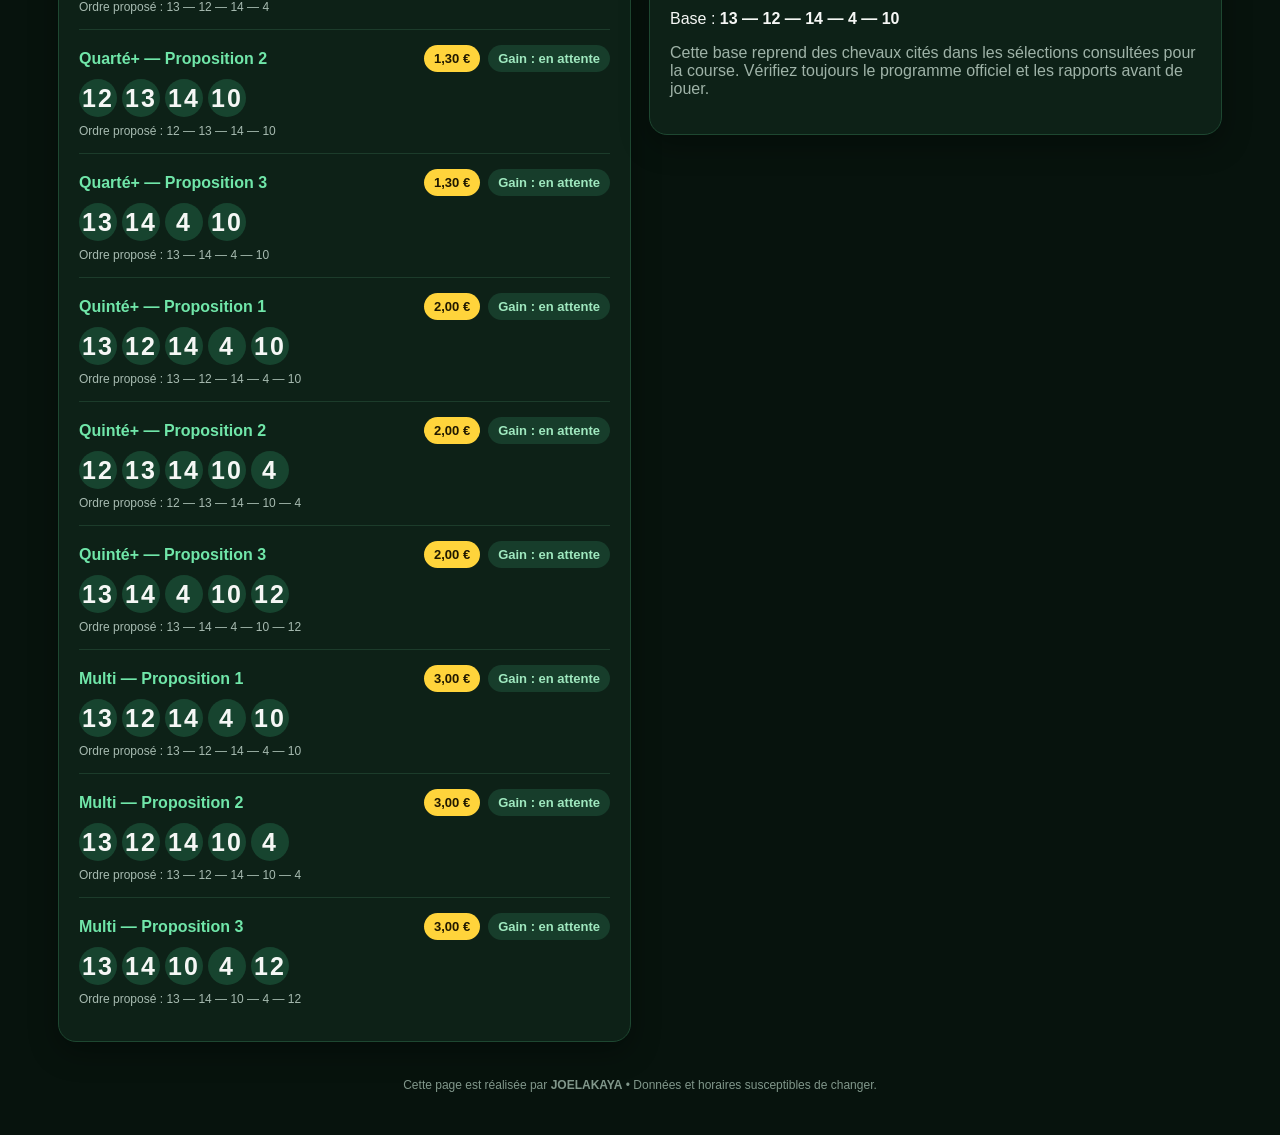
==== commit 80aed329: "Add files via upload" ====
--- a/index.html
+++ b/index.html
@@ -18,7 +18,7 @@
 .info{display:grid;grid-template-columns:repeat(3,1fr);gap:10px;margin-top:15px}.pill{background:#102d20;padding:12px;border-radius:12px;text-align:center}.pill b{display:block;font-size:18px}.pill small{color:#91aa9d}
 .toolbar{display:flex;flex-wrap:wrap;gap:8px;margin:18px 0}.toolbar button{border:1px solid #28543d;background:#0c2419;color:#fff;padding:11px 14px;border-radius:10px;font-weight:800;cursor:pointer}.toolbar button.active{background:#18a866;border-color:#18a866;color:#04150c}.search{flex:1;min-width:220px;border:1px solid #28543d;background:#091b12;color:#fff;padding:11px 14px;border-radius:10px}
 .grid{display:grid;grid-template-columns:1fr 1fr;gap:18px}.section{margin-bottom:18px}
-.bet{border-top:1px solid #1c3c2b;padding:15px 0}.bet:first-child{border-top:0}.bethead{display:flex;justify-content:space-between;gap:10px;align-items:center}.type{color:#70e6a9;font-weight:900}.numbers{font-size:25px;font-weight:900;letter-spacing:2px;margin:7px 0}.numbers span{display:inline-flex;align-items:center;justify-content:center;width:38px;height:38px;background:#17442f;border-radius:50%;margin-right:5px}.confidence{font-size:12px;color:#a7bbb1}.price{display:inline-block;background:#ffd43b;color:#201800;padding:6px 10px;border-radius:999px;font-weight:900;font-size:13px}.total{margin-top:18px;background:#102d20;border:1px solid #28543d;border-radius:12px;padding:12px;font-weight:800}
+.bet{border-top:1px solid #1c3c2b;padding:15px 0}.bet:first-child{border-top:0}.bethead{display:flex;justify-content:space-between;gap:10px;align-items:center}.type{color:#70e6a9;font-weight:900}.numbers{font-size:25px;font-weight:900;letter-spacing:2px;margin:7px 0}.numbers span{display:inline-flex;align-items:center;justify-content:center;width:38px;height:38px;background:#17442f;border-radius:50%;margin-right:5px;transition:.25s}.numbers span.winner{background:#17442f;color:#fff;box-shadow:none;transform:none;font-weight:1000;text-decoration-line:underline;text-decoration-color:#ff3030;text-decoration-thickness:3px;text-underline-offset:5px}.confidence{font-size:12px;color:#a7bbb1}.price{display:inline-block;background:#ffd43b;color:#201800;padding:6px 10px;border-radius:999px;font-weight:900;font-size:13px}.payout{display:inline-block;margin-left:8px;padding:6px 10px;border-radius:999px;background:#173d2b;color:#9fe8bf;font-weight:900;font-size:13px}.payout.win{background:#174c2d;color:#67f0a2}.payout.loss{background:#3a1c1c;color:#ff9c9c}.total{margin-top:18px;background:#102d20;border:1px solid #28543d;border-radius:12px;padding:12px;font-weight:800}
 .race{display:grid;grid-template-columns:90px 1fr auto;gap:12px;align-items:center;border-top:1px solid #1c3c2b;padding:14px 0}.race:first-child{border-top:0}.time{font-weight:900;font-size:18px}.result{font-weight:900;text-align:right}.status{display:inline-block;padding:5px 8px;border-radius:99px;background:#183a29;color:#8de5b6;font-size:11px}
 footer{text-align:center;color:#81978b;padding:18px 0 25px;font-size:12px}
 @media(max-width:800px){.hero,.grid{grid-template-columns:1fr}.info{grid-template-columns:1fr}.race{grid-template-columns:70px 1fr}.result{grid-column:2;text-align:left}.brand{font-size:38px}}
@@ -75,6 +75,32 @@
 <div id="races">
 <div class="race"><div class="time">15:15</div><div><b>Quinté+ — Chantilly</b><br><span class="muted">Résultat à consulter après l'arrivée</span></div><div class="result"><span class="status">À VENIR</span></div></div>
 <div class="race"><div class="time">—</div><div><b>Prochaine course</b><br><span class="muted">Actualisation des données</span></div><div class="result"><span class="status">EN ATTENTE</span></div></div>
+</div>
+<div style="margin-top:16px;border-top:1px solid #1c3c2b;padding-top:15px">
+  <h3>🏆 Arrivée officielle</h3>
+  <p class="muted">Saisis l'arrivée dans l'ordre (1er → 5e). Les numéros correspondants exactement à la position proposée deviennent <b style="color:#ff5b5b">rouges</b>.</p>
+  <div style="display:flex;flex-wrap:wrap;gap:8px;margin:10px 0">
+    <input id="r1" class="search" inputmode="numeric" maxlength="2" placeholder="1er">
+    <input id="r2" class="search" inputmode="numeric" maxlength="2" placeholder="2e">
+    <input id="r3" class="search" inputmode="numeric" maxlength="2" placeholder="3e">
+    <input id="r4" class="search" inputmode="numeric" maxlength="2" placeholder="4e">
+    <input id="r5" class="search" inputmode="numeric" maxlength="2" placeholder="5e">
+    <button id="checkResult" class="toolbar button" style="border:1px solid #18a866;background:#18a866;color:#04150c;padding:11px 14px;border-radius:10px;font-weight:800;cursor:pointer">Vérifier l'arrivée</button>
+  </div>
+  <div id="resultMessage" class="muted"></div>
+<div style="margin-top:14px;border-top:1px solid #1c3c2b;padding-top:14px">
+  <h3>💶 Rapports officiels / gains réels</h3>
+  <p class="muted">Après la course, saisis le rapport réellement payé pour chaque type de jeu. La page affichera alors le gain en euros à droite de chaque proposition. Si la proposition est perdante, indique <b>0</b>.</p>
+  <div style="display:grid;grid-template-columns:repeat(auto-fit,minmax(180px,1fr));gap:8px">
+    <label class="muted">Simple<br><input class="search official-payout" data-bet-index="0" inputmode="decimal" placeholder="ex. 12,50 €"></label>
+    <label class="muted">Couplé<br><input class="search official-payout" data-bet-index="1" inputmode="decimal" placeholder="ex. 35,20 €"></label>
+    <label class="muted">2 sur 4<br><input class="search official-payout" data-bet-index="2" inputmode="decimal" placeholder="ex. 8,40 €"></label>
+    <label class="muted">Tiercé<br><input class="search official-payout" data-bet-index="3" inputmode="decimal" placeholder="ex. 120,00 €"></label>
+    <label class="muted">Quarté+<br><input class="search official-payout" data-bet-index="6" inputmode="decimal" placeholder="ex. 450,00 €"></label>
+    <label class="muted">Quinté+<br><input class="search official-payout" data-bet-index="9" inputmode="decimal" placeholder="ex. 2 500,00 €"></label>
+    <label class="muted">Multi<br><input class="search official-payout" data-bet-index="12" inputmode="decimal" placeholder="ex. 90,00 €"></label>
+  </div>
+</div>
 </div>
 </div>
 
@@ -119,7 +145,7 @@
 function render(){
  const q=document.getElementById("search").value.toLowerCase();
  const arr=sets.filter(x=>(filter==="all"||x[0]===filter)&&(!q||x[1].toLowerCase().includes(q)));
- document.getElementById("bets").innerHTML=arr.map((x,i)=>`<div class="bet"><div class="bethead"><span class="type">${x[1]} — Proposition ${i%3+1}</span><span class="price">${prices[x[0]].toFixed(2).replace(".",",")} €</span></div><div class="numbers">${x[2].map(n=>`<span>${n}</span>`).join("")}</div><div class="confidence">Ordre proposé : ${x[2].join(" — ")}</div></div>`).join("")||"<p class='muted'>Aucune proposition.</p>";
+ document.getElementById("bets").innerHTML=arr.map((x,i)=>`<div class="bet"><div class="bethead"><span class="type">${x[1]} — Proposition ${i%3+1}</span><span><span class="price">${prices[x[0]].toFixed(2).replace(".",",")} €</span><span class="payout" data-bet-index="${sets.indexOf(x)}">Gain : en attente</span></span></div><div class="numbers">${x[2].map((n,pos)=>`<span data-num="${n}" data-pos="${pos}">${n}</span>`).join("")}</div><div class="confidence">Ordre proposé : ${x[2].join(" — ")}</div></div>`).join("")||"<p class='muted'>Aucune proposition.</p>";
 }
 document.querySelectorAll("[data-filter]").forEach(b=>b.onclick=()=>{document.querySelectorAll("[data-filter]").forEach(x=>x.classList.remove("active"));b.classList.add("active");filter=b.dataset.filter;render()});
 document.getElementById("search").oninput=render;
@@ -131,6 +157,57 @@
  if(d>0){let s=Math.floor(d/1000),days=Math.floor(s/86400);s%=86400;let h=Math.floor(s/3600);s%=3600;let m=Math.floor(s/60);s%=60;document.getElementById("remaining").textContent=`${days}j ${String(h).padStart(2,"0")}:${String(m).padStart(2,"0")}:${String(s).padStart(2,"0")}`}
  else document.getElementById("remaining").textContent="Départ passé";
 }
+function checkResult(){
+  const result=[1,2,3,4,5].map(i=>document.getElementById("r"+i).value.trim()).filter(Boolean);
+  if(result.length<5){
+    document.getElementById("resultMessage").textContent="Saisis les 5 premiers numéros de l'arrivée pour calculer les gains.";
+    return;
+  }
+
+  let matched=0;
+  document.querySelectorAll(".numbers span").forEach(s=>{
+    const pos=Number(s.dataset.pos), num=s.dataset.num;
+    const win=result[pos]===num;
+    s.classList.toggle("winner", win);
+    if(win) matched++;
+  });
+
+  /*
+   * Les rapports réels ne sont pas déduits des numéros :
+   * ils doivent être renseignés après la publication officielle.
+   * Le champ ci-dessous permet donc d'entrer le gain réellement payé
+   * pour chaque type de pari. Cela évite d'inventer un rapport.
+   */
+  const payoutInputs = document.querySelectorAll(".official-payout");
+  payoutInputs.forEach(inp=>{
+    const idx=Number(inp.dataset.betIndex);
+    const badge=document.querySelector(`.payout[data-bet-index="${idx}"]`);
+    const val=inp.value.trim();
+    if(val!=="" && !isNaN(Number(val))){
+      badge.textContent=`Gain : ${Number(val).toFixed(2).replace(".",",")} €`;
+      badge.classList.add("win");
+      badge.classList.remove("loss");
+    }
+  });
+
+  document.getElementById("resultMessage").innerHTML=
+    `Contrôle effectué : <b>${matched}</b> numéro(s) correspondent exactement à leur position. `+
+    `Pour afficher le gain réel en euros, renseigne les rapports officiels publiés après l'arrivée.`;
+}
+document.getElementById("checkResult").onclick=checkResult;
+document.querySelectorAll(".official-payout").forEach(inp=>{
+  inp.addEventListener("input",()=>{
+    const idx=Number(inp.dataset.betIndex), val=inp.value.trim();
+    document.querySelectorAll(`.payout[data-bet-index="${idx}"]`).forEach(b=>{
+      if(val!=="" && !isNaN(Number(val))){
+        b.textContent=`Gain : ${Number(val).toFixed(2).replace(".",",")} €`;
+        b.classList.add(Number(val)>0?"win":"loss");
+        b.classList.remove(Number(val)>0?"loss":"win");
+      }
+    });
+  });
+});
+[1,2,3,4,5].forEach(i=>document.getElementById("r"+i).addEventListener("input",()=>{if(document.getElementById("r"+i).value.length>=1) checkResult()}));
 render();tick();setInterval(tick,1000);
 </script>
 </body></html>
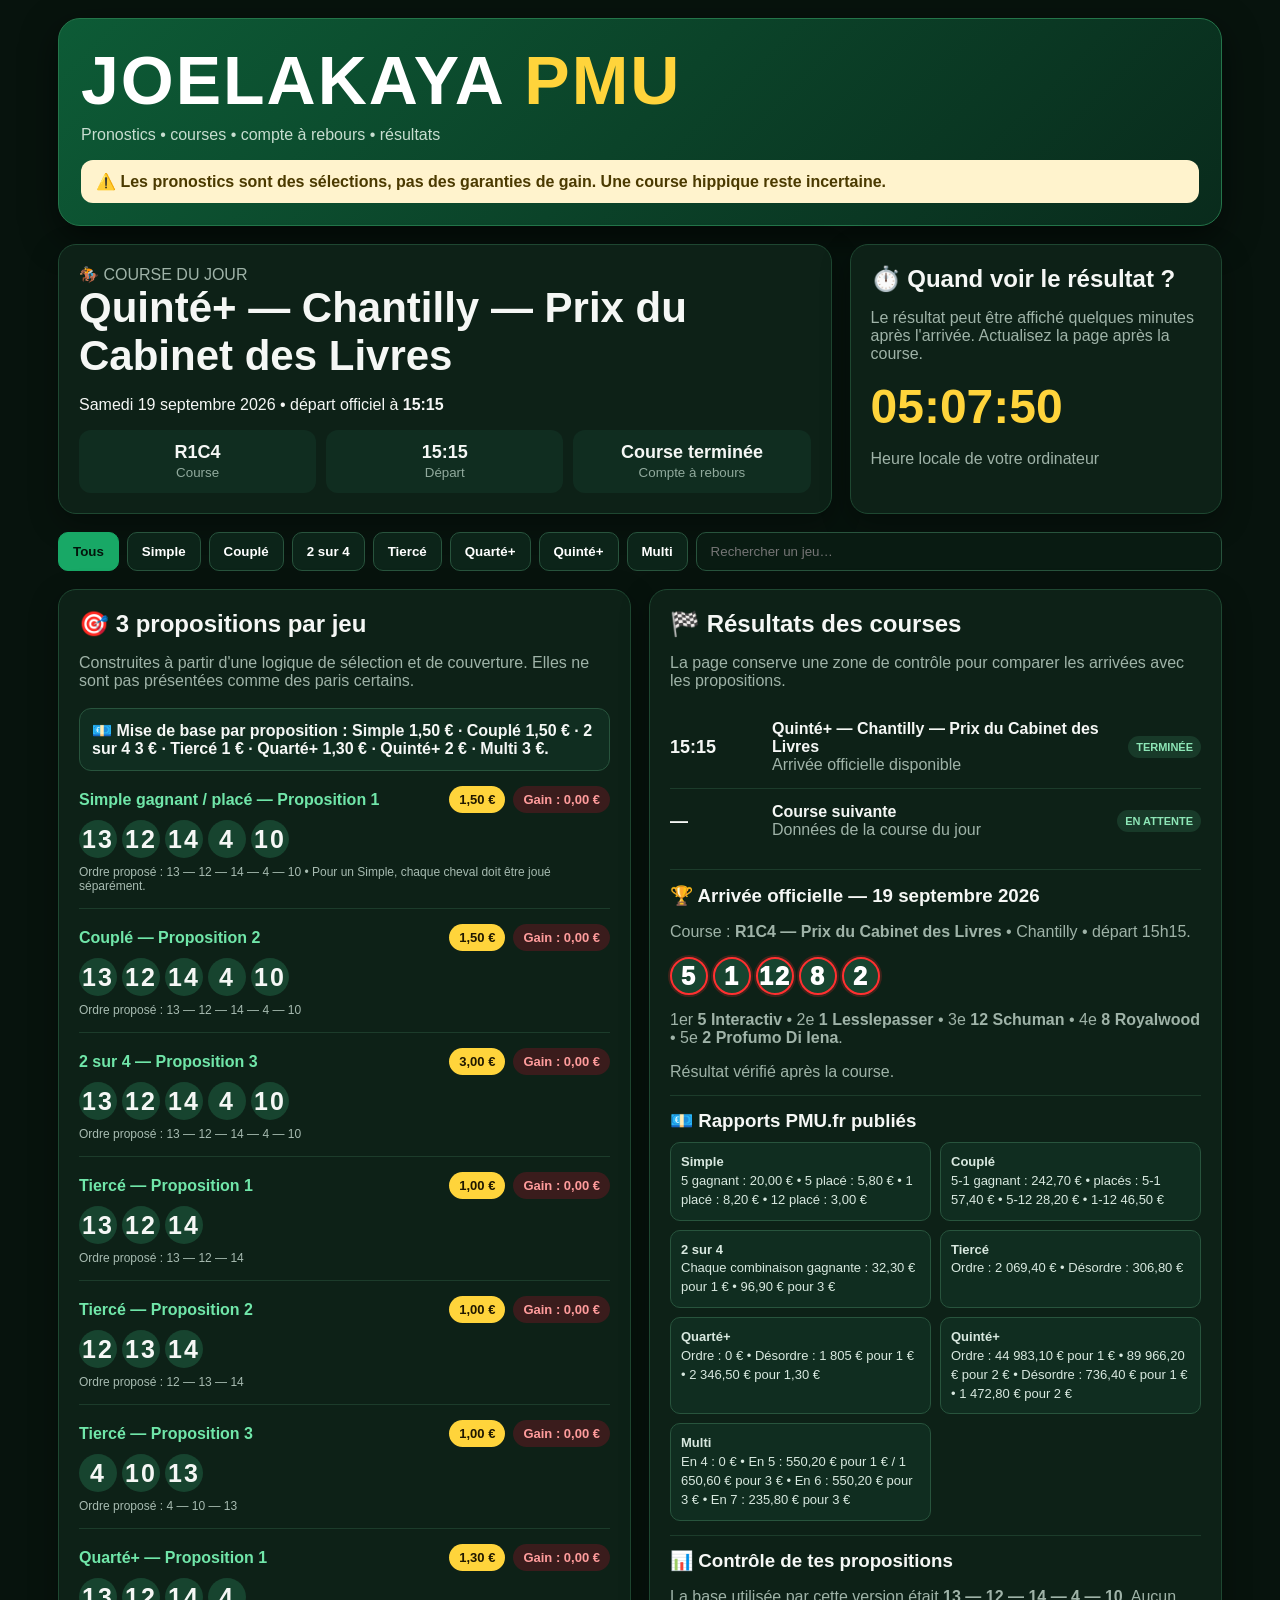
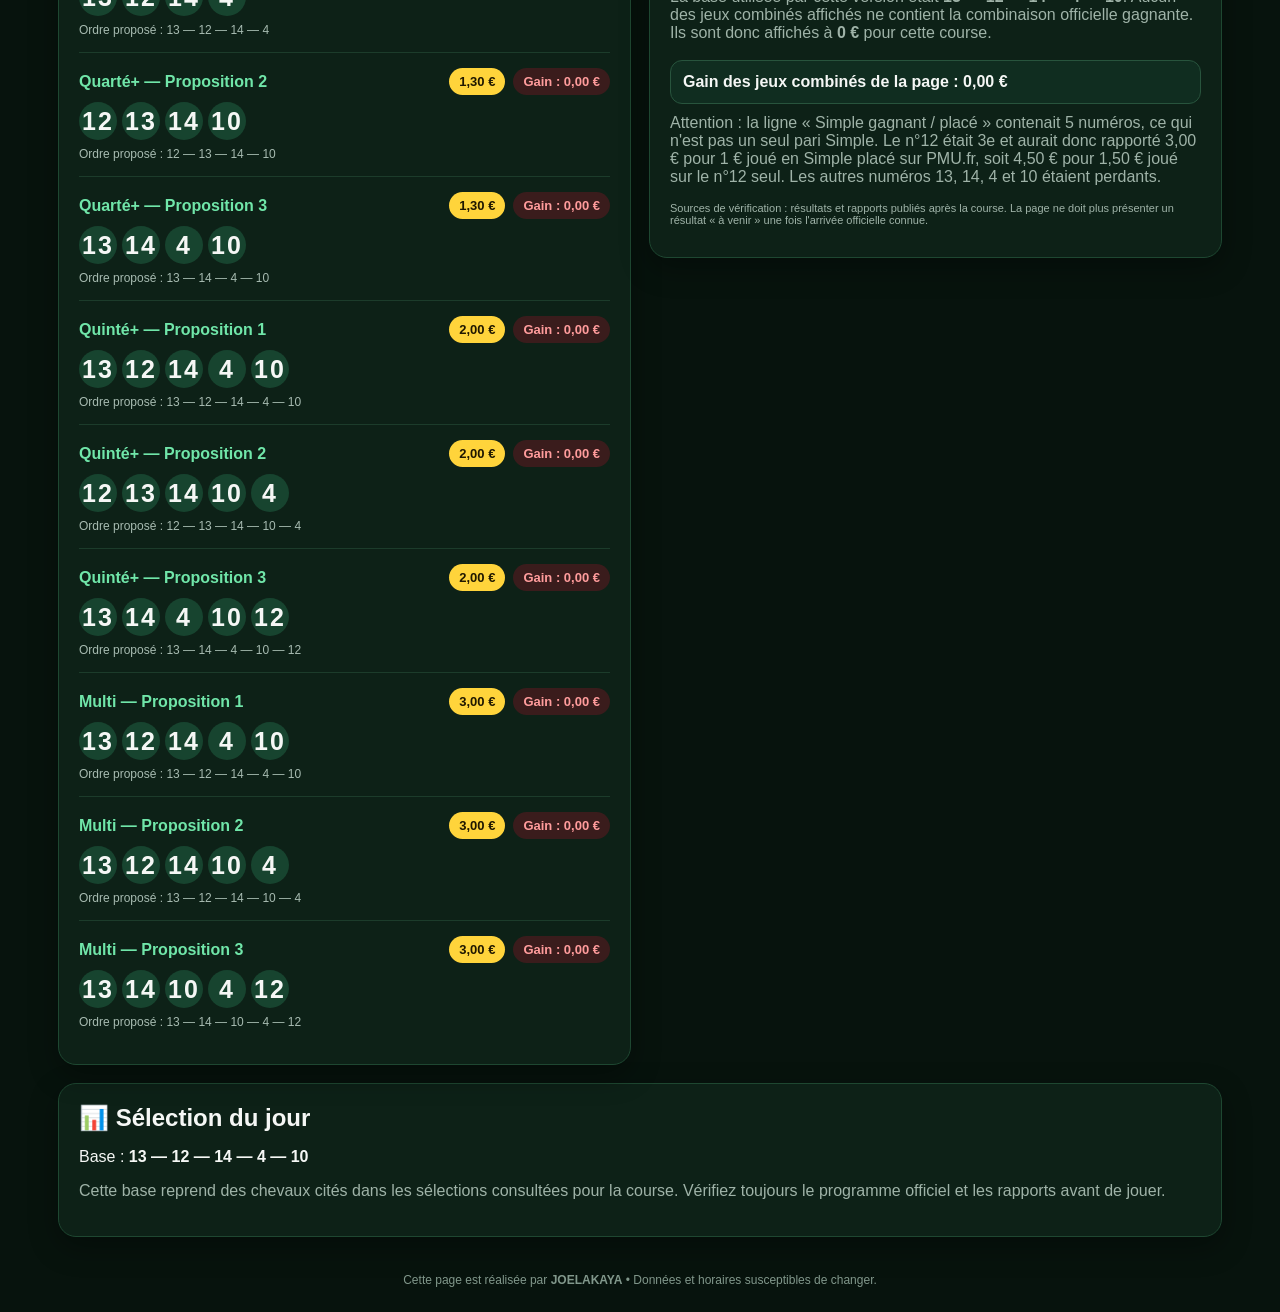
==== commit 2235a50d: "Add files via upload" ====
--- a/index.html
+++ b/index.html
@@ -22,6 +22,11 @@
 .race{display:grid;grid-template-columns:90px 1fr auto;gap:12px;align-items:center;border-top:1px solid #1c3c2b;padding:14px 0}.race:first-child{border-top:0}.time{font-weight:900;font-size:18px}.result{font-weight:900;text-align:right}.status{display:inline-block;padding:5px 8px;border-radius:99px;background:#183a29;color:#8de5b6;font-size:11px}
 footer{text-align:center;color:#81978b;padding:18px 0 25px;font-size:12px}
 @media(max-width:800px){.hero,.grid{grid-template-columns:1fr}.info{grid-template-columns:1fr}.race{grid-template-columns:70px 1fr}.result{grid-column:2;text-align:left}.brand{font-size:38px}}
+
+.official-arrival{margin:14px 0}.official-arrival span.winner{background:#17442f;color:#fff;text-decoration:none;border:2px solid #ff3030;box-shadow:0 0 0 2px #ff303033}
+.official-grid{display:grid;grid-template-columns:repeat(auto-fit,minmax(220px,1fr));gap:9px;margin-top:10px}
+.official-grid>div{background:#102d20;border:1px solid #28543d;border-radius:10px;padding:10px;color:#d8e8df;font-size:13px;line-height:1.45}
+.source-note{font-size:11px;margin-top:14px}
 </style>
 </head>
 <body>
@@ -34,11 +39,11 @@
 
 <section class="hero">
   <div class="card">
-    <div class="muted">🏇 PROCHAINE COURSE SUIVIE</div>
-    <div class="big">Quinté+ — Chantilly</div>
-    <p>Samedi 19 septembre 2026 • départ prévu à <b>15:15</b></p>
+    <div class="muted">🏇 COURSE DU JOUR</div>
+    <div class="big">Quinté+ — Chantilly — Prix du Cabinet des Livres</div>
+    <p>Samedi 19 septembre 2026 • départ officiel à <b>15:15</b></p>
     <div class="info">
-      <div class="pill"><b>R1C1</b><small>Course</small></div>
+      <div class="pill"><b>R1C4</b><small>Course</small></div>
       <div class="pill"><b>15:15</b><small>Départ</small></div>
       <div class="pill"><b id="remaining">--:--:--</b><small>Compte à rebours</small></div>
     </div>
@@ -73,33 +78,40 @@
 <h2>🏁 Résultats des courses</h2>
 <p class="muted">La page conserve une zone de contrôle pour comparer les arrivées avec les propositions.</p>
 <div id="races">
-<div class="race"><div class="time">15:15</div><div><b>Quinté+ — Chantilly</b><br><span class="muted">Résultat à consulter après l'arrivée</span></div><div class="result"><span class="status">À VENIR</span></div></div>
-<div class="race"><div class="time">—</div><div><b>Prochaine course</b><br><span class="muted">Actualisation des données</span></div><div class="result"><span class="status">EN ATTENTE</span></div></div>
+<div class="race"><div class="time">15:15</div><div><b>Quinté+ — Chantilly — Prix du Cabinet des Livres</b><br><span class="muted">Arrivée officielle disponible</span></div><div class="result"><span class="status">TERMINÉE</span></div></div>
+<div class="race"><div class="time">—</div><div><b>Course suivante</b><br><span class="muted">Données de la course du jour</span></div><div class="result"><span class="status">EN ATTENTE</span></div></div>
 </div>
+
 <div style="margin-top:16px;border-top:1px solid #1c3c2b;padding-top:15px">
-  <h3>🏆 Arrivée officielle</h3>
-  <p class="muted">Saisis l'arrivée dans l'ordre (1er → 5e). Les numéros correspondants exactement à la position proposée deviennent <b style="color:#ff5b5b">rouges</b>.</p>
-  <div style="display:flex;flex-wrap:wrap;gap:8px;margin:10px 0">
-    <input id="r1" class="search" inputmode="numeric" maxlength="2" placeholder="1er">
-    <input id="r2" class="search" inputmode="numeric" maxlength="2" placeholder="2e">
-    <input id="r3" class="search" inputmode="numeric" maxlength="2" placeholder="3e">
-    <input id="r4" class="search" inputmode="numeric" maxlength="2" placeholder="4e">
-    <input id="r5" class="search" inputmode="numeric" maxlength="2" placeholder="5e">
-    <button id="checkResult" class="toolbar button" style="border:1px solid #18a866;background:#18a866;color:#04150c;padding:11px 14px;border-radius:10px;font-weight:800;cursor:pointer">Vérifier l'arrivée</button>
+  <h3>🏆 Arrivée officielle — 19 septembre 2026</h3>
+  <p class="muted">Course : <b>R1C4 — Prix du Cabinet des Livres</b> • Chantilly • départ 15h15.</p>
+  <div class="numbers official-arrival">
+    <span class="winner">5</span><span class="winner">1</span><span class="winner">12</span><span class="winner">8</span><span class="winner">2</span>
   </div>
-  <div id="resultMessage" class="muted"></div>
-<div style="margin-top:14px;border-top:1px solid #1c3c2b;padding-top:14px">
-  <h3>💶 Rapports officiels / gains réels</h3>
-  <p class="muted">Après la course, saisis le rapport réellement payé pour chaque type de jeu. La page affichera alors le gain en euros à droite de chaque proposition. Si la proposition est perdante, indique <b>0</b>.</p>
-  <div style="display:grid;grid-template-columns:repeat(auto-fit,minmax(180px,1fr));gap:8px">
-    <label class="muted">Simple<br><input class="search official-payout" data-bet-index="0" inputmode="decimal" placeholder="ex. 12,50 €"></label>
-    <label class="muted">Couplé<br><input class="search official-payout" data-bet-index="1" inputmode="decimal" placeholder="ex. 35,20 €"></label>
-    <label class="muted">2 sur 4<br><input class="search official-payout" data-bet-index="2" inputmode="decimal" placeholder="ex. 8,40 €"></label>
-    <label class="muted">Tiercé<br><input class="search official-payout" data-bet-index="3" inputmode="decimal" placeholder="ex. 120,00 €"></label>
-    <label class="muted">Quarté+<br><input class="search official-payout" data-bet-index="6" inputmode="decimal" placeholder="ex. 450,00 €"></label>
-    <label class="muted">Quinté+<br><input class="search official-payout" data-bet-index="9" inputmode="decimal" placeholder="ex. 2 500,00 €"></label>
-    <label class="muted">Multi<br><input class="search official-payout" data-bet-index="12" inputmode="decimal" placeholder="ex. 90,00 €"></label>
+  <p class="muted">1er <b>5 Interactiv</b> • 2e <b>1 Lesslepasser</b> • 3e <b>12 Schuman</b> • 4e <b>8 Royalwood</b> • 5e <b>2 Profumo Di Iena</b>.</p>
+  <div id="resultMessage" class="muted">Résultat vérifié après la course.</div>
+
+  <div style="margin-top:14px;border-top:1px solid #1c3c2b;padding-top:14px">
+    <h3>💶 Rapports PMU.fr publiés</h3>
+    <div class="official-grid">
+      <div><b>Simple</b><br>5 gagnant : 20,00 € • 5 placé : 5,80 € • 1 placé : 8,20 € • 12 placé : 3,00 €</div>
+      <div><b>Couplé</b><br>5-1 gagnant : 242,70 € • placés : 5-1 57,40 € • 5-12 28,20 € • 1-12 46,50 €</div>
+      <div><b>2 sur 4</b><br>Chaque combinaison gagnante : 32,30 € pour 1 € • 96,90 € pour 3 €</div>
+      <div><b>Tiercé</b><br>Ordre : 2 069,40 € • Désordre : 306,80 €</div>
+      <div><b>Quarté+</b><br>Ordre : 0 € • Désordre : 1 805 € pour 1 € • 2 346,50 € pour 1,30 €</div>
+      <div><b>Quinté+</b><br>Ordre : 44 983,10 € pour 1 € • 89 966,20 € pour 2 € • Désordre : 736,40 € pour 1 € • 1 472,80 € pour 2 €</div>
+      <div><b>Multi</b><br>En 4 : 0 € • En 5 : 550,20 € pour 1 € / 1 650,60 € pour 3 € • En 6 : 550,20 € pour 3 € • En 7 : 235,80 € pour 3 €</div>
+    </div>
   </div>
+
+  <div style="margin-top:14px;border-top:1px solid #1c3c2b;padding-top:14px">
+    <h3>📊 Contrôle de tes propositions</h3>
+    <p class="muted">La base utilisée par cette version était <b>13 — 12 — 14 — 4 — 10</b>. Aucun des jeux combinés affichés ne contient la combinaison officielle gagnante. Ils sont donc affichés à <b>0 €</b> pour cette course.</p>
+    <div class="total">Gain des jeux combinés de la page : <strong>0,00 €</strong></div>
+    <p class="muted" style="margin-top:10px">Attention : la ligne « Simple gagnant / placé » contenait 5 numéros, ce qui n'est pas un seul pari Simple. Le n°12 était 3e et aurait donc rapporté 3,00 € pour 1 € joué en Simple placé sur PMU.fr, soit 4,50 € pour 1,50 € joué sur le n°12 seul. Les autres numéros 13, 14, 4 et 10 étaient perdants.</p>
+  </div>
+
+  <p class="muted source-note">Sources de vérification : résultats et rapports publiés après la course. La page ne doit plus présenter un résultat « à venir » une fois l'arrivée officielle connue.</p>
 </div>
 </div>
 </div>
@@ -114,16 +126,9 @@
 <footer>Cette page est réalisée par <strong>JOELAKAYA</strong> • Données et horaires susceptibles de changer.</footer>
 </div>
 
+
 <script>
-const prices={
-simple:1.50,
-couple:1.50,
-"2sur4":3.00,
-tierce:1.00,
-quarte:1.30,
-quinte:2.00,
-multi:3.00
-};
+const prices={simple:1.50,couple:1.50,"2sur4":3.00,tierce:1.00,quarte:1.30,quinte:2.00,multi:3.00};
 const sets=[
 ["simple","Simple gagnant / placé",[13,12,14,4,10]],
 ["couple","Couplé",[13,12,14,4,10]],
@@ -142,72 +147,37 @@
 ["multi","Multi",[13,14,10,4,12]]
 ];
 let filter="all";
+const official=[5,1,12,8,2];
+
 function render(){
  const q=document.getElementById("search").value.toLowerCase();
  const arr=sets.filter(x=>(filter==="all"||x[0]===filter)&&(!q||x[1].toLowerCase().includes(q)));
- document.getElementById("bets").innerHTML=arr.map((x,i)=>`<div class="bet"><div class="bethead"><span class="type">${x[1]} — Proposition ${i%3+1}</span><span><span class="price">${prices[x[0]].toFixed(2).replace(".",",")} €</span><span class="payout" data-bet-index="${sets.indexOf(x)}">Gain : en attente</span></span></div><div class="numbers">${x[2].map((n,pos)=>`<span data-num="${n}" data-pos="${pos}">${n}</span>`).join("")}</div><div class="confidence">Ordre proposé : ${x[2].join(" — ")}</div></div>`).join("")||"<p class='muted'>Aucune proposition.</p>";
+ document.getElementById("bets").innerHTML=arr.map((x,i)=>{
+   const original=sets.indexOf(x);
+   const isExactCombination=["tierce","quarte","quinte"].includes(x[0]) &&
+     x[2].length===official.length || ["tierce","quarte","quinte"].includes(x[0]);
+   return `<div class="bet"><div class="bethead"><span class="type">${x[1]} — Proposition ${i%3+1}</span><span><span class="price">${prices[x[0]].toFixed(2).replace(".",",")} €</span><span class="payout loss">Gain : 0,00 €</span></span></div>
+   <div class="numbers">${x[2].map((n,pos)=>{
+      const placed=official.includes(n);
+      const exact=official[pos]===n;
+      return `<span class="${exact?'winner':''}" title="${placed?'Présent dans l’arrivée':'Non classé dans les 5 premiers'}">${n}</span>`;
+   }).join("")}</div>
+   <div class="confidence">Ordre proposé : ${x[2].join(" — ")} ${x[0]==="simple"?"• Pour un Simple, chaque cheval doit être joué séparément.":""}</div></div>`;
+ }).join("")||"<p class='muted'>Aucune proposition.</p>";
 }
-document.querySelectorAll("[data-filter]").forEach(b=>b.onclick=()=>{document.querySelectorAll("[data-filter]").forEach(x=>x.classList.remove("active"));b.classList.add("active");filter=b.dataset.filter;render()});
+document.querySelectorAll("[data-filter]").forEach(b=>b.onclick=()=>{
+ document.querySelectorAll("[data-filter]").forEach(x=>x.classList.remove("active"));
+ b.classList.add("active"); filter=b.dataset.filter; render();
+});
 document.getElementById("search").oninput=render;
 
-const target=new Date("2026-09-19T15:15:00");
+const target=new Date("2026-09-19T15:15:00+02:00");
 function tick(){
  const now=new Date(), d=target-now;
- document.getElementById("clock").textContent=now.toLocaleTimeString("fr-FR");
- if(d>0){let s=Math.floor(d/1000),days=Math.floor(s/86400);s%=86400;let h=Math.floor(s/3600);s%=3600;let m=Math.floor(s/60);s%=60;document.getElementById("remaining").textContent=`${days}j ${String(h).padStart(2,"0")}:${String(m).padStart(2,"0")}:${String(s).padStart(2,"0")}`}
- else document.getElementById("remaining").textContent="Départ passé";
+ document.getElementById("clock").textContent=now.toLocaleTimeString("fr-FR",{hour:"2-digit",minute:"2-digit",second:"2-digit"});
+ document.getElementById("remaining").textContent=d>0 ? "Départ dans "+Math.max(0,Math.floor(d/1000))+" s" : "Course terminée";
 }
-function checkResult(){
-  const result=[1,2,3,4,5].map(i=>document.getElementById("r"+i).value.trim()).filter(Boolean);
-  if(result.length<5){
-    document.getElementById("resultMessage").textContent="Saisis les 5 premiers numéros de l'arrivée pour calculer les gains.";
-    return;
-  }
+render(); tick(); setInterval(tick,1000);
+</script>
 
-  let matched=0;
-  document.querySelectorAll(".numbers span").forEach(s=>{
-    const pos=Number(s.dataset.pos), num=s.dataset.num;
-    const win=result[pos]===num;
-    s.classList.toggle("winner", win);
-    if(win) matched++;
-  });
-
-  /*
-   * Les rapports réels ne sont pas déduits des numéros :
-   * ils doivent être renseignés après la publication officielle.
-   * Le champ ci-dessous permet donc d'entrer le gain réellement payé
-   * pour chaque type de pari. Cela évite d'inventer un rapport.
-   */
-  const payoutInputs = document.querySelectorAll(".official-payout");
-  payoutInputs.forEach(inp=>{
-    const idx=Number(inp.dataset.betIndex);
-    const badge=document.querySelector(`.payout[data-bet-index="${idx}"]`);
-    const val=inp.value.trim();
-    if(val!=="" && !isNaN(Number(val))){
-      badge.textContent=`Gain : ${Number(val).toFixed(2).replace(".",",")} €`;
-      badge.classList.add("win");
-      badge.classList.remove("loss");
-    }
-  });
-
-  document.getElementById("resultMessage").innerHTML=
-    `Contrôle effectué : <b>${matched}</b> numéro(s) correspondent exactement à leur position. `+
-    `Pour afficher le gain réel en euros, renseigne les rapports officiels publiés après l'arrivée.`;
-}
-document.getElementById("checkResult").onclick=checkResult;
-document.querySelectorAll(".official-payout").forEach(inp=>{
-  inp.addEventListener("input",()=>{
-    const idx=Number(inp.dataset.betIndex), val=inp.value.trim();
-    document.querySelectorAll(`.payout[data-bet-index="${idx}"]`).forEach(b=>{
-      if(val!=="" && !isNaN(Number(val))){
-        b.textContent=`Gain : ${Number(val).toFixed(2).replace(".",",")} €`;
-        b.classList.add(Number(val)>0?"win":"loss");
-        b.classList.remove(Number(val)>0?"loss":"win");
-      }
-    });
-  });
-});
-[1,2,3,4,5].forEach(i=>document.getElementById("r"+i).addEventListener("input",()=>{if(document.getElementById("r"+i).value.length>=1) checkResult()}));
-render();tick();setInterval(tick,1000);
-</script>
 </body></html>
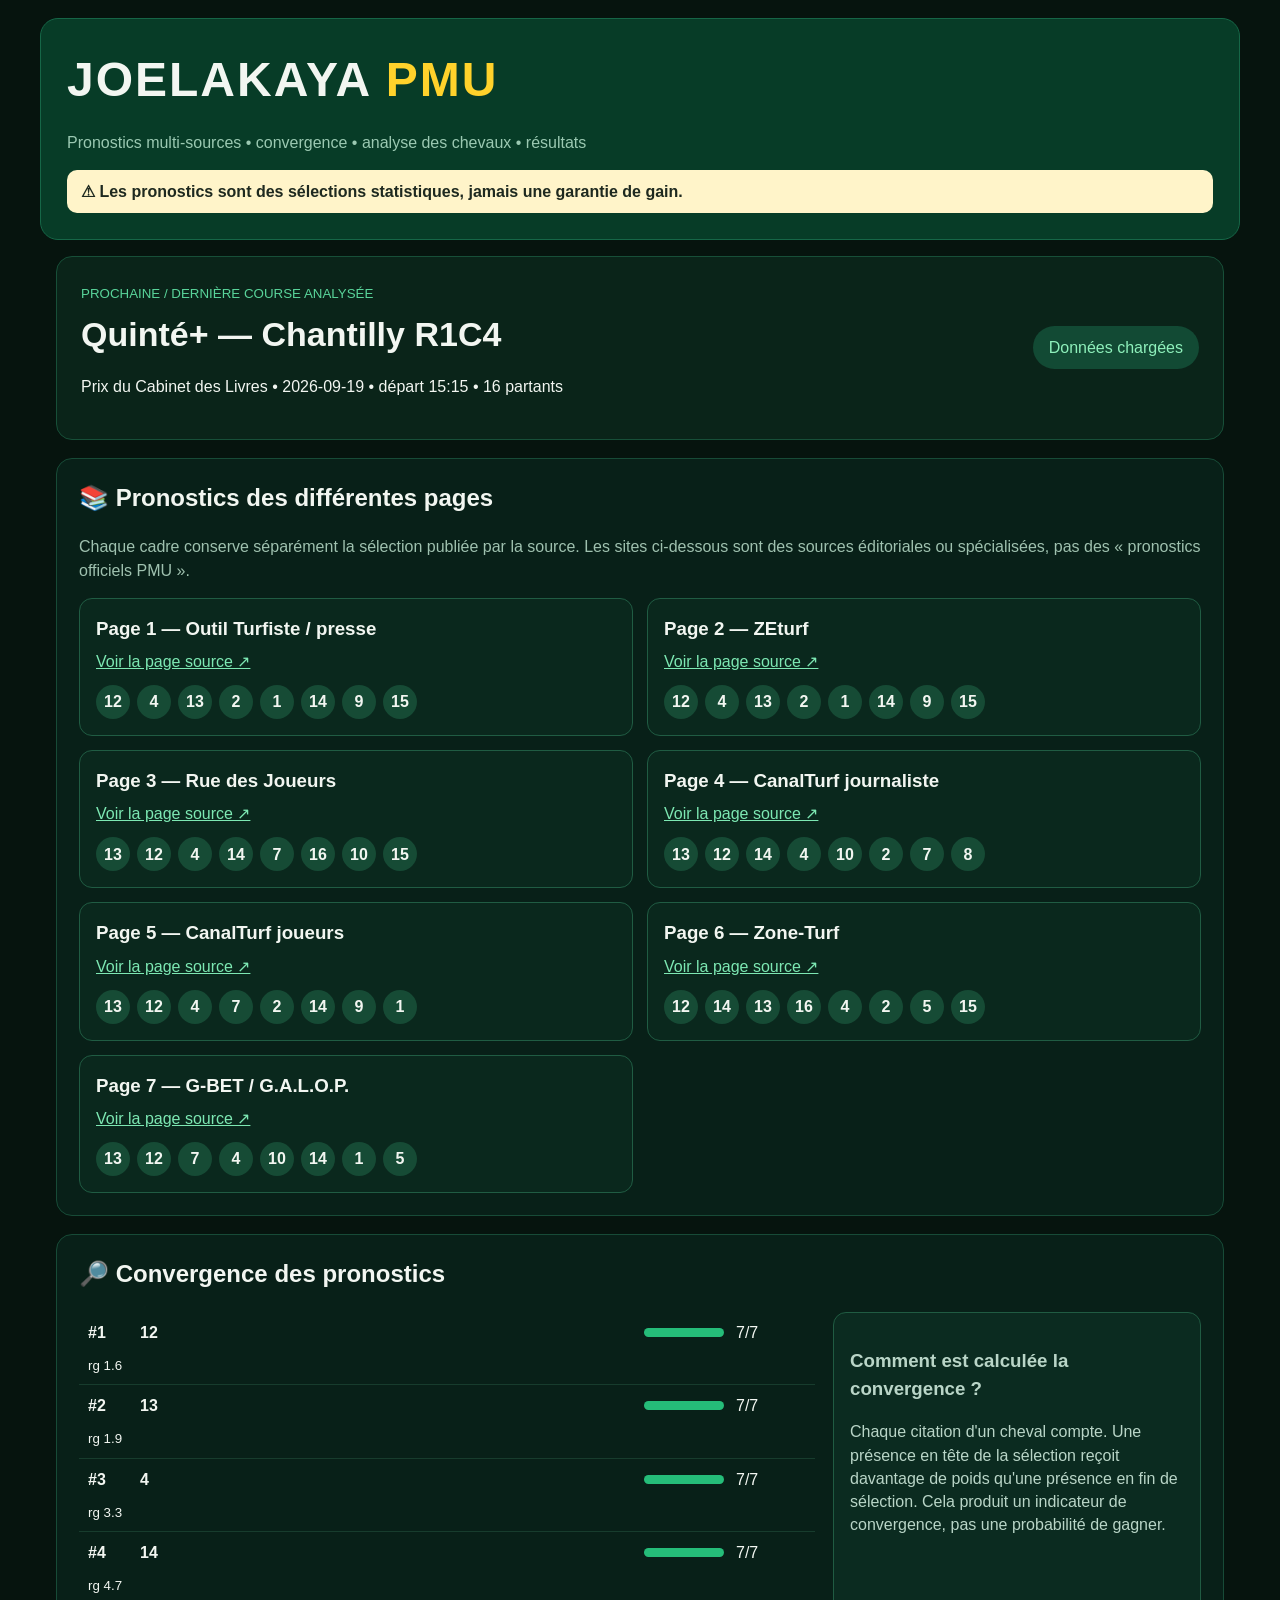
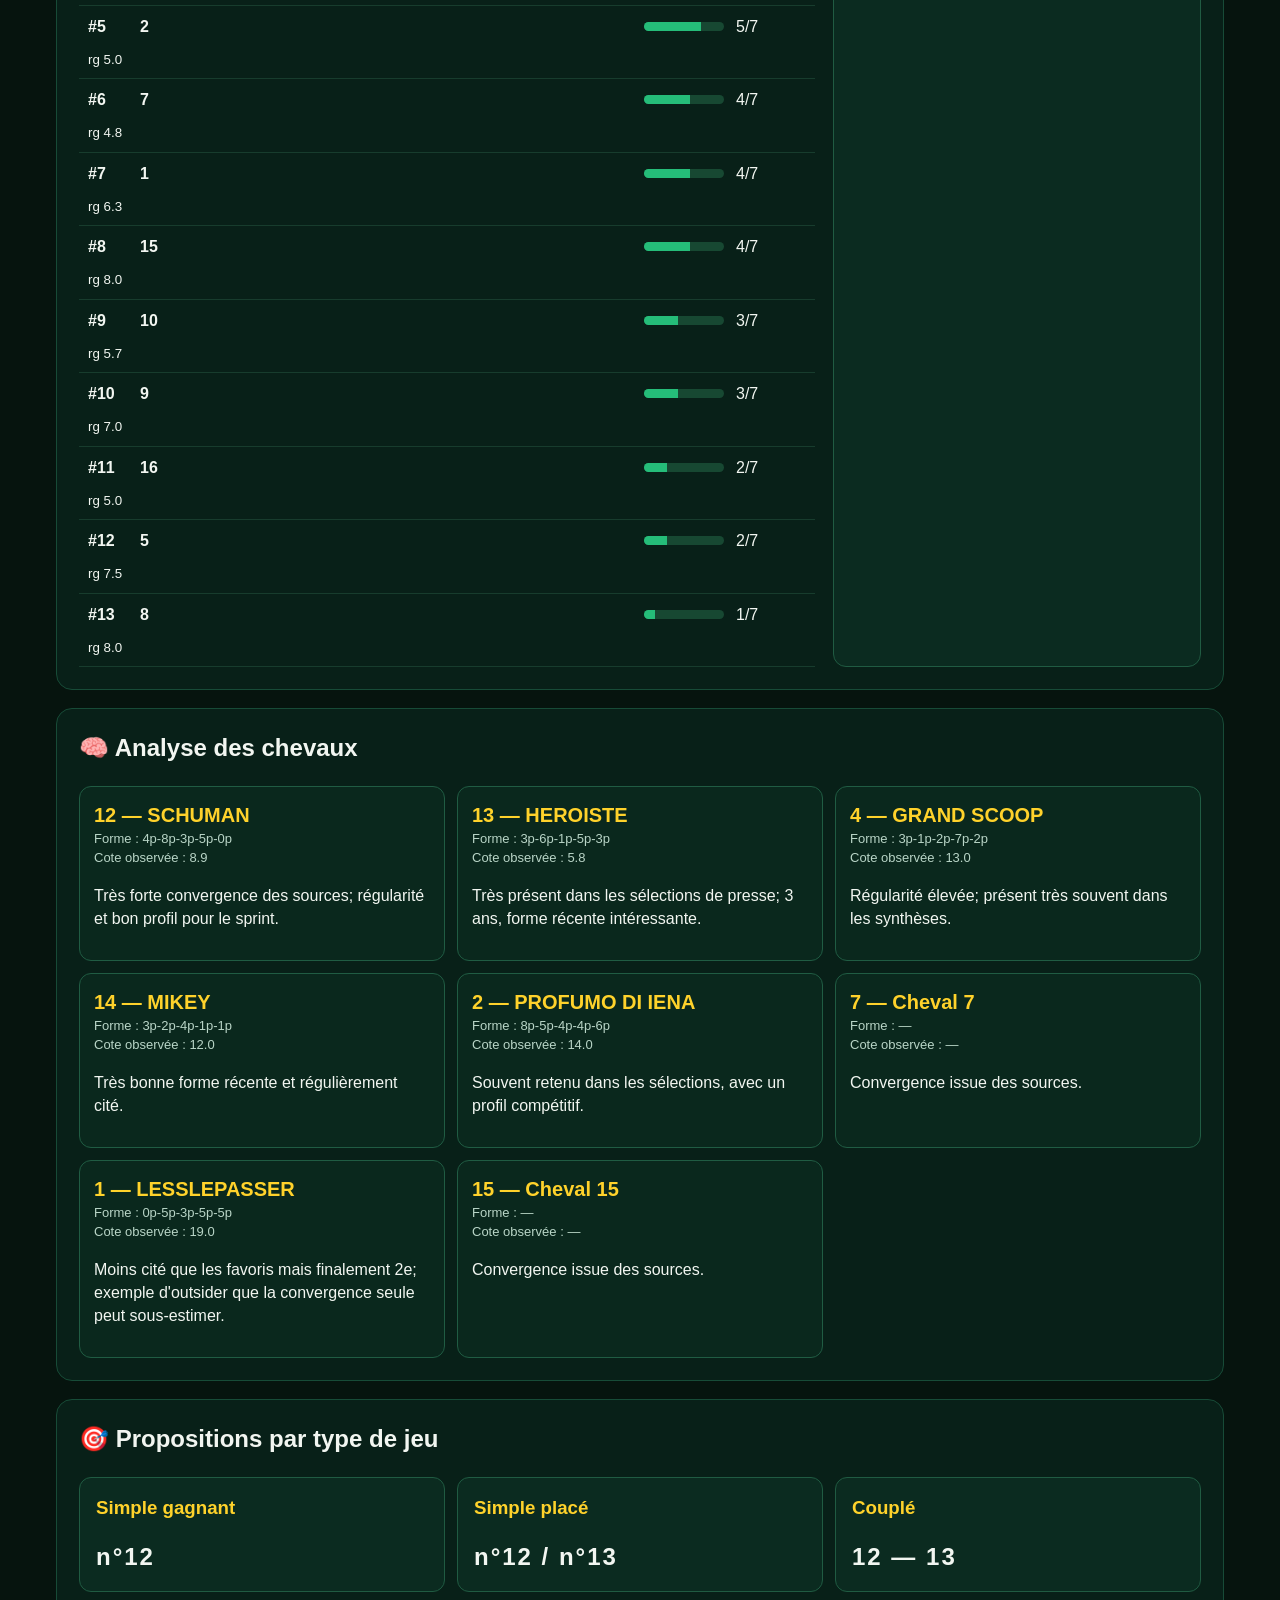
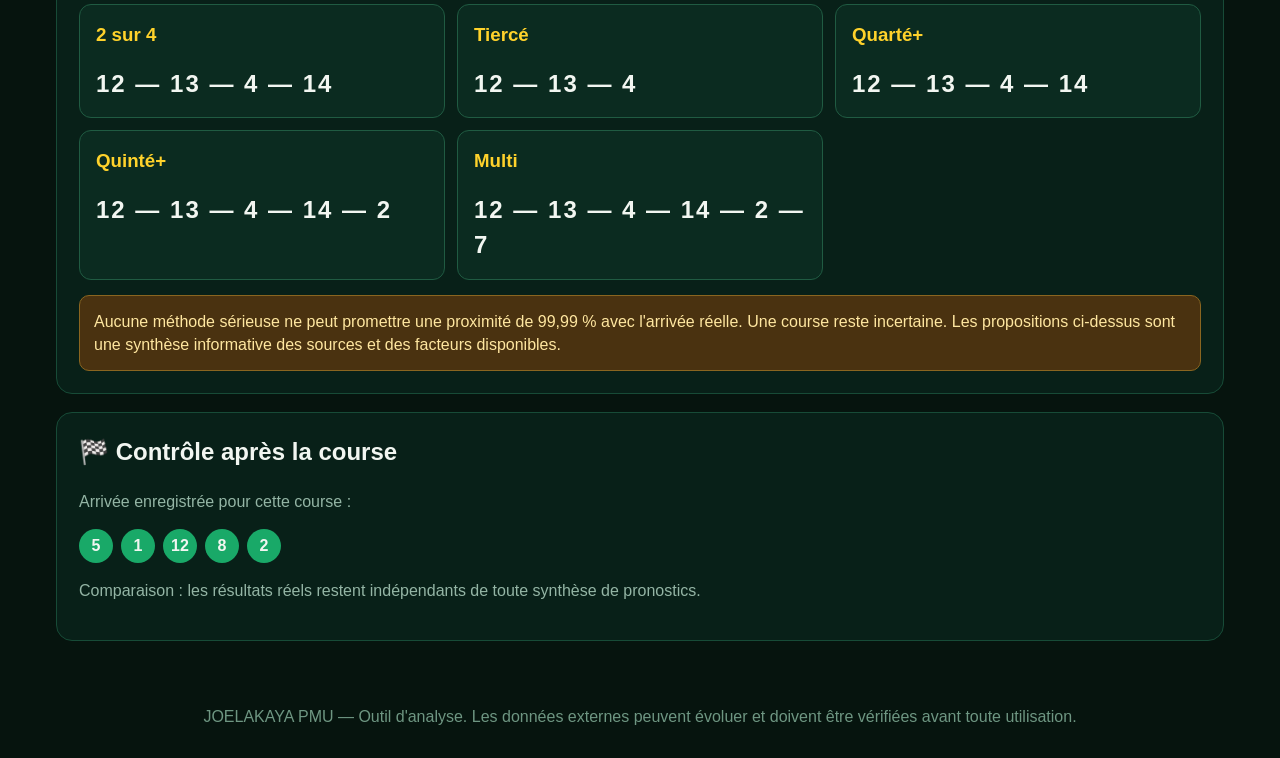
==== commit 891e26ff: "Add files via upload" ====
--- a/index.html
+++ b/index.html
@@ -2,182 +2,62 @@
 <html lang="fr">
 <head>
 <meta charset="utf-8">
-<meta name="viewport" content="width=device-width, initial-scale=1">
-<title>JOELAKAYA PMU — Pronostics & Résultats</title>
-<style>
-*{box-sizing:border-box}body{margin:0;font-family:Arial,Helvetica,sans-serif;background:#07130d;color:#f5f7f5}
-.wrap{max-width:1200px;margin:auto;padding:18px}
-header{background:linear-gradient(135deg,#0d5b36,#092b1c);border:1px solid #24754a;border-radius:22px;padding:22px;box-shadow:0 12px 35px #0008}
-.brand{font-size:clamp(34px,6vw,68px);font-weight:900;letter-spacing:2px;color:#fff}.brand span{color:#ffd43b}
-.subtitle{margin-top:7px;color:#c7ddd0;font-size:16px}
-.notice{margin-top:16px;background:#fff3cd;color:#4b3a00;padding:12px 15px;border-radius:12px;font-weight:700}
-.hero{display:grid;grid-template-columns:1.35fr .65fr;gap:18px;margin-top:18px}
-.card{background:#0d2117;border:1px solid #1e4731;border-radius:18px;padding:20px;box-shadow:0 10px 30px #0005}
-h2,h3{margin:0 0 10px}.big{font-size:clamp(25px,4vw,42px);font-weight:900}.muted{color:#9fb3a8}
-.count{font-size:clamp(28px,5vw,48px);font-weight:900;color:#ffd43b;margin-top:14px}
-.info{display:grid;grid-template-columns:repeat(3,1fr);gap:10px;margin-top:15px}.pill{background:#102d20;padding:12px;border-radius:12px;text-align:center}.pill b{display:block;font-size:18px}.pill small{color:#91aa9d}
-.toolbar{display:flex;flex-wrap:wrap;gap:8px;margin:18px 0}.toolbar button{border:1px solid #28543d;background:#0c2419;color:#fff;padding:11px 14px;border-radius:10px;font-weight:800;cursor:pointer}.toolbar button.active{background:#18a866;border-color:#18a866;color:#04150c}.search{flex:1;min-width:220px;border:1px solid #28543d;background:#091b12;color:#fff;padding:11px 14px;border-radius:10px}
-.grid{display:grid;grid-template-columns:1fr 1fr;gap:18px}.section{margin-bottom:18px}
-.bet{border-top:1px solid #1c3c2b;padding:15px 0}.bet:first-child{border-top:0}.bethead{display:flex;justify-content:space-between;gap:10px;align-items:center}.type{color:#70e6a9;font-weight:900}.numbers{font-size:25px;font-weight:900;letter-spacing:2px;margin:7px 0}.numbers span{display:inline-flex;align-items:center;justify-content:center;width:38px;height:38px;background:#17442f;border-radius:50%;margin-right:5px;transition:.25s}.numbers span.winner{background:#17442f;color:#fff;box-shadow:none;transform:none;font-weight:1000;text-decoration-line:underline;text-decoration-color:#ff3030;text-decoration-thickness:3px;text-underline-offset:5px}.confidence{font-size:12px;color:#a7bbb1}.price{display:inline-block;background:#ffd43b;color:#201800;padding:6px 10px;border-radius:999px;font-weight:900;font-size:13px}.payout{display:inline-block;margin-left:8px;padding:6px 10px;border-radius:999px;background:#173d2b;color:#9fe8bf;font-weight:900;font-size:13px}.payout.win{background:#174c2d;color:#67f0a2}.payout.loss{background:#3a1c1c;color:#ff9c9c}.total{margin-top:18px;background:#102d20;border:1px solid #28543d;border-radius:12px;padding:12px;font-weight:800}
-.race{display:grid;grid-template-columns:90px 1fr auto;gap:12px;align-items:center;border-top:1px solid #1c3c2b;padding:14px 0}.race:first-child{border-top:0}.time{font-weight:900;font-size:18px}.result{font-weight:900;text-align:right}.status{display:inline-block;padding:5px 8px;border-radius:99px;background:#183a29;color:#8de5b6;font-size:11px}
-footer{text-align:center;color:#81978b;padding:18px 0 25px;font-size:12px}
-@media(max-width:800px){.hero,.grid{grid-template-columns:1fr}.info{grid-template-columns:1fr}.race{grid-template-columns:70px 1fr}.result{grid-column:2;text-align:left}.brand{font-size:38px}}
-
-.official-arrival{margin:14px 0}.official-arrival span.winner{background:#17442f;color:#fff;text-decoration:none;border:2px solid #ff3030;box-shadow:0 0 0 2px #ff303033}
-.official-grid{display:grid;grid-template-columns:repeat(auto-fit,minmax(220px,1fr));gap:9px;margin-top:10px}
-.official-grid>div{background:#102d20;border:1px solid #28543d;border-radius:10px;padding:10px;color:#d8e8df;font-size:13px;line-height:1.45}
-.source-note{font-size:11px;margin-top:14px}
-</style>
+<meta name="viewport" content="width=device-width,initial-scale=1">
+<title>JOELAKAYA PMU — Pronostics multi-sources</title>
+<link rel="stylesheet" href="style.css">
 </head>
 <body>
-<div class="wrap">
 <header>
   <div class="brand">JOELAKAYA <span>PMU</span></div>
-  <div class="subtitle">Pronostics • courses • compte à rebours • résultats</div>
-  <div class="notice">⚠️ Les pronostics sont des sélections, pas des garanties de gain. Une course hippique reste incertaine.</div>
+  <p>Pronostics multi-sources • convergence • analyse des chevaux • résultats</p>
+  <div class="notice">⚠ Les pronostics sont des sélections statistiques, jamais une garantie de gain.</div>
 </header>
 
-<section class="hero">
-  <div class="card">
-    <div class="muted">🏇 COURSE DU JOUR</div>
-    <div class="big">Quinté+ — Chantilly — Prix du Cabinet des Livres</div>
-    <p>Samedi 19 septembre 2026 • départ officiel à <b>15:15</b></p>
-    <div class="info">
-      <div class="pill"><b>R1C4</b><small>Course</small></div>
-      <div class="pill"><b>15:15</b><small>Départ</small></div>
-      <div class="pill"><b id="remaining">--:--:--</b><small>Compte à rebours</small></div>
+<main>
+<section class="race-head">
+  <div>
+    <small>PROCHAINE / DERNIÈRE COURSE ANALYSÉE</small>
+    <h1 id="raceTitle">Chargement…</h1>
+    <p id="raceMeta"></p>
+  </div>
+  <div class="status" id="status">Données…</div>
+</section>
+
+<section>
+  <h2>📚 Pronostics des différentes pages</h2>
+  <p class="sub">Chaque cadre conserve séparément la sélection publiée par la source. Les sites ci-dessous sont des sources éditoriales ou spécialisées, pas des « pronostics officiels PMU ».</p>
+  <div id="sources" class="grid"></div>
+</section>
+
+<section>
+  <h2>🔎 Convergence des pronostics</h2>
+  <div class="consensus-wrap">
+    <div id="consensus"></div>
+    <div class="method">
+      <h3>Comment est calculée la convergence ?</h3>
+      <p>Chaque citation d'un cheval compte. Une présence en tête de la sélection reçoit davantage de poids qu'une présence en fin de sélection. Cela produit un indicateur de convergence, pas une probabilité de gagner.</p>
     </div>
-  </div>
-  <div class="card">
-    <h2>⏱️ Quand voir le résultat ?</h2>
-    <p class="muted">Le résultat peut être affiché quelques minutes après l'arrivée. Actualisez la page après la course.</p>
-    <div class="count" id="clock">--:--:--</div>
-    <p class="muted">Heure locale de votre ordinateur</p>
   </div>
 </section>
 
-<div class="toolbar">
-<button class="active" data-filter="all">Tous</button>
-<button data-filter="simple">Simple</button><button data-filter="couple">Couplé</button>
-<button data-filter="2sur4">2 sur 4</button><button data-filter="tierce">Tiercé</button>
-<button data-filter="quarte">Quarté+</button><button data-filter="quinte">Quinté+</button>
-<button data-filter="multi">Multi</button>
-<input id="search" class="search" placeholder="Rechercher un jeu…">
-</div>
+<section>
+  <h2>🧠 Analyse des chevaux</h2>
+  <div id="analysis" class="horse-grid"></div>
+</section>
 
-<div class="grid">
-<main class="card section">
-<h2>🎯 3 propositions par jeu</h2>
-<p class="muted">Construites à partir d'une logique de sélection et de couverture. Elles ne sont pas présentées comme des paris certains.</p>
-<div class="total">💶 Mise de base par proposition : Simple 1,50 € · Couplé 1,50 € · 2 sur 4 3 € · Tiercé 1 € · Quarté+ 1,30 € · Quinté+ 2 € · Multi 3 €.</div>
-<div id="bets"></div>
+<section>
+  <h2>🎯 Propositions par type de jeu</h2>
+  <div id="bets" class="bets"></div>
+  <div class="warning">Aucune méthode sérieuse ne peut promettre une proximité de 99,99 % avec l'arrivée réelle. Une course reste incertaine. Les propositions ci-dessus sont une synthèse informative des sources et des facteurs disponibles.</div>
+</section>
+
+<section>
+  <h2>🏁 Contrôle après la course</h2>
+  <div id="result"></div>
+</section>
 </main>
 
-<aside>
-<div class="card section">
-<h2>🏁 Résultats des courses</h2>
-<p class="muted">La page conserve une zone de contrôle pour comparer les arrivées avec les propositions.</p>
-<div id="races">
-<div class="race"><div class="time">15:15</div><div><b>Quinté+ — Chantilly — Prix du Cabinet des Livres</b><br><span class="muted">Arrivée officielle disponible</span></div><div class="result"><span class="status">TERMINÉE</span></div></div>
-<div class="race"><div class="time">—</div><div><b>Course suivante</b><br><span class="muted">Données de la course du jour</span></div><div class="result"><span class="status">EN ATTENTE</span></div></div>
-</div>
-
-<div style="margin-top:16px;border-top:1px solid #1c3c2b;padding-top:15px">
-  <h3>🏆 Arrivée officielle — 19 septembre 2026</h3>
-  <p class="muted">Course : <b>R1C4 — Prix du Cabinet des Livres</b> • Chantilly • départ 15h15.</p>
-  <div class="numbers official-arrival">
-    <span class="winner">5</span><span class="winner">1</span><span class="winner">12</span><span class="winner">8</span><span class="winner">2</span>
-  </div>
-  <p class="muted">1er <b>5 Interactiv</b> • 2e <b>1 Lesslepasser</b> • 3e <b>12 Schuman</b> • 4e <b>8 Royalwood</b> • 5e <b>2 Profumo Di Iena</b>.</p>
-  <div id="resultMessage" class="muted">Résultat vérifié après la course.</div>
-
-  <div style="margin-top:14px;border-top:1px solid #1c3c2b;padding-top:14px">
-    <h3>💶 Rapports PMU.fr publiés</h3>
-    <div class="official-grid">
-      <div><b>Simple</b><br>5 gagnant : 20,00 € • 5 placé : 5,80 € • 1 placé : 8,20 € • 12 placé : 3,00 €</div>
-      <div><b>Couplé</b><br>5-1 gagnant : 242,70 € • placés : 5-1 57,40 € • 5-12 28,20 € • 1-12 46,50 €</div>
-      <div><b>2 sur 4</b><br>Chaque combinaison gagnante : 32,30 € pour 1 € • 96,90 € pour 3 €</div>
-      <div><b>Tiercé</b><br>Ordre : 2 069,40 € • Désordre : 306,80 €</div>
-      <div><b>Quarté+</b><br>Ordre : 0 € • Désordre : 1 805 € pour 1 € • 2 346,50 € pour 1,30 €</div>
-      <div><b>Quinté+</b><br>Ordre : 44 983,10 € pour 1 € • 89 966,20 € pour 2 € • Désordre : 736,40 € pour 1 € • 1 472,80 € pour 2 €</div>
-      <div><b>Multi</b><br>En 4 : 0 € • En 5 : 550,20 € pour 1 € / 1 650,60 € pour 3 € • En 6 : 550,20 € pour 3 € • En 7 : 235,80 € pour 3 €</div>
-    </div>
-  </div>
-
-  <div style="margin-top:14px;border-top:1px solid #1c3c2b;padding-top:14px">
-    <h3>📊 Contrôle de tes propositions</h3>
-    <p class="muted">La base utilisée par cette version était <b>13 — 12 — 14 — 4 — 10</b>. Aucun des jeux combinés affichés ne contient la combinaison officielle gagnante. Ils sont donc affichés à <b>0 €</b> pour cette course.</p>
-    <div class="total">Gain des jeux combinés de la page : <strong>0,00 €</strong></div>
-    <p class="muted" style="margin-top:10px">Attention : la ligne « Simple gagnant / placé » contenait 5 numéros, ce qui n'est pas un seul pari Simple. Le n°12 était 3e et aurait donc rapporté 3,00 € pour 1 € joué en Simple placé sur PMU.fr, soit 4,50 € pour 1,50 € joué sur le n°12 seul. Les autres numéros 13, 14, 4 et 10 étaient perdants.</p>
-  </div>
-
-  <p class="muted source-note">Sources de vérification : résultats et rapports publiés après la course. La page ne doit plus présenter un résultat « à venir » une fois l'arrivée officielle connue.</p>
-</div>
-</div>
-</div>
-
-<div class="card">
-<h2>📊 Sélection du jour</h2>
-<p>Base : <b>13 — 12 — 14 — 4 — 10</b></p>
-<p class="muted">Cette base reprend des chevaux cités dans les sélections consultées pour la course. Vérifiez toujours le programme officiel et les rapports avant de jouer.</p>
-</div>
-</aside>
-</div>
-<footer>Cette page est réalisée par <strong>JOELAKAYA</strong> • Données et horaires susceptibles de changer.</footer>
-</div>
-
-
-<script>
-const prices={simple:1.50,couple:1.50,"2sur4":3.00,tierce:1.00,quarte:1.30,quinte:2.00,multi:3.00};
-const sets=[
-["simple","Simple gagnant / placé",[13,12,14,4,10]],
-["couple","Couplé",[13,12,14,4,10]],
-["2sur4","2 sur 4",[13,12,14,4,10]],
-["tierce","Tiercé",[13,12,14]],
-["tierce","Tiercé",[12,13,14]],
-["tierce","Tiercé",[4,10,13]],
-["quarte","Quarté+",[13,12,14,4]],
-["quarte","Quarté+",[12,13,14,10]],
-["quarte","Quarté+",[13,14,4,10]],
-["quinte","Quinté+",[13,12,14,4,10]],
-["quinte","Quinté+",[12,13,14,10,4]],
-["quinte","Quinté+",[13,14,4,10,12]],
-["multi","Multi",[13,12,14,4,10]],
-["multi","Multi",[13,12,14,10,4]],
-["multi","Multi",[13,14,10,4,12]]
-];
-let filter="all";
-const official=[5,1,12,8,2];
-
-function render(){
- const q=document.getElementById("search").value.toLowerCase();
- const arr=sets.filter(x=>(filter==="all"||x[0]===filter)&&(!q||x[1].toLowerCase().includes(q)));
- document.getElementById("bets").innerHTML=arr.map((x,i)=>{
-   const original=sets.indexOf(x);
-   const isExactCombination=["tierce","quarte","quinte"].includes(x[0]) &&
-     x[2].length===official.length || ["tierce","quarte","quinte"].includes(x[0]);
-   return `<div class="bet"><div class="bethead"><span class="type">${x[1]} — Proposition ${i%3+1}</span><span><span class="price">${prices[x[0]].toFixed(2).replace(".",",")} €</span><span class="payout loss">Gain : 0,00 €</span></span></div>
-   <div class="numbers">${x[2].map((n,pos)=>{
-      const placed=official.includes(n);
-      const exact=official[pos]===n;
-      return `<span class="${exact?'winner':''}" title="${placed?'Présent dans l’arrivée':'Non classé dans les 5 premiers'}">${n}</span>`;
-   }).join("")}</div>
-   <div class="confidence">Ordre proposé : ${x[2].join(" — ")} ${x[0]==="simple"?"• Pour un Simple, chaque cheval doit être joué séparément.":""}</div></div>`;
- }).join("")||"<p class='muted'>Aucune proposition.</p>";
-}
-document.querySelectorAll("[data-filter]").forEach(b=>b.onclick=()=>{
- document.querySelectorAll("[data-filter]").forEach(x=>x.classList.remove("active"));
- b.classList.add("active"); filter=b.dataset.filter; render();
-});
-document.getElementById("search").oninput=render;
-
-const target=new Date("2026-09-19T15:15:00+02:00");
-function tick(){
- const now=new Date(), d=target-now;
- document.getElementById("clock").textContent=now.toLocaleTimeString("fr-FR",{hour:"2-digit",minute:"2-digit",second:"2-digit"});
- document.getElementById("remaining").textContent=d>0 ? "Départ dans "+Math.max(0,Math.floor(d/1000))+" s" : "Course terminée";
-}
-render(); tick(); setInterval(tick,1000);
-</script>
-
-</body></html>+<footer>JOELAKAYA PMU — Outil d'analyse. Les données externes peuvent évoluer et doivent être vérifiées avant toute utilisation.</footer>
+<script src="script.js"></script>
+</body>
+</html>
--- a/style.css
+++ b/style.css
@@ -0,0 +1,11 @@
+
+*{box-sizing:border-box}body{margin:0;background:#06140e;color:#f2f6f1;font-family:Arial,Helvetica,sans-serif;line-height:1.45}
+header,main,footer{max-width:1200px;margin:auto}header{margin-top:18px;background:#073c27;border:1px solid #166647;border-radius:18px;padding:26px}
+.brand{font-size:48px;font-weight:900;letter-spacing:2px}.brand span{color:#ffd22b}header p{color:#9bc9b2}.notice{background:#fff4c9;color:#1e291f;padding:10px 14px;border-radius:10px;font-weight:700}
+main{padding:16px}.race-head{display:flex;justify-content:space-between;gap:20px;background:#0a2419;border:1px solid #174f38;border-radius:16px;padding:24px;margin:0 0 18px}.race-head h1{font-size:34px;margin:6px 0}.race-head small{color:#59d49a}.status{align-self:center;background:#124a34;border-radius:999px;padding:10px 16px;color:#8ef0bb}
+section{background:#082018;border:1px solid #174b37;border-radius:16px;padding:22px;margin:18px 0}h2{margin-top:0}.sub{color:#9fc1af}
+.grid{display:grid;grid-template-columns:repeat(2,1fr);gap:14px}.source{border:1px solid #205c43;border-radius:13px;padding:16px;background:#0a281d}.source h3{margin:0 0 8px}.source a{color:#7de8b3}.numbers{display:flex;flex-wrap:wrap;gap:7px;margin-top:12px}.num{background:#164b35;border-radius:50%;width:34px;height:34px;display:grid;place-items:center;font-weight:900}.rank{background:#ffd22b;color:#122017;border-radius:7px;padding:2px 6px;font-size:11px}
+.consensus-wrap{display:grid;grid-template-columns:2fr 1fr;gap:18px}.consensus-row{display:grid;grid-template-columns:40px 1fr 80px 70px;align-items:center;gap:12px;border-bottom:1px solid #173c2d;padding:9px}.bar{height:9px;background:#174832;border-radius:10px;overflow:hidden}.bar i{display:block;height:100%;background:#25bd79}.method{background:#0b2b20;border:1px solid #205b42;border-radius:13px;padding:16px;color:#b9d5c7}
+.horse-grid{display:grid;grid-template-columns:repeat(3,1fr);gap:12px}.horse{background:#0a281d;border:1px solid #205c43;border-radius:12px;padding:14px}.horse strong{font-size:20px;color:#ffd22b}.horse .factor{color:#b9d5c7;font-size:13px}.bets{display:grid;grid-template-columns:repeat(3,1fr);gap:12px}.bet{background:#0b2b20;border:1px solid #205b42;border-radius:12px;padding:16px}.bet h3{color:#ffd22b;margin-top:0}.ticket{font-size:24px;font-weight:900;letter-spacing:2px}.warning{margin-top:15px;padding:14px;background:#4a3210;border:1px solid #8a6520;border-radius:10px;color:#ffe7a0}
+.result{display:flex;gap:8px;flex-wrap:wrap}.real{background:#19a968!important}.result .num{background:#123f2e}.muted{color:#94b5a5}footer{text-align:center;padding:30px;color:#6e9682}
+@media(max-width:800px){.grid,.horse-grid,.bets,.consensus-wrap{grid-template-columns:1fr}.brand{font-size:34px}.race-head{flex-direction:column}.consensus-row{grid-template-columns:35px 1fr 65px 55px}}
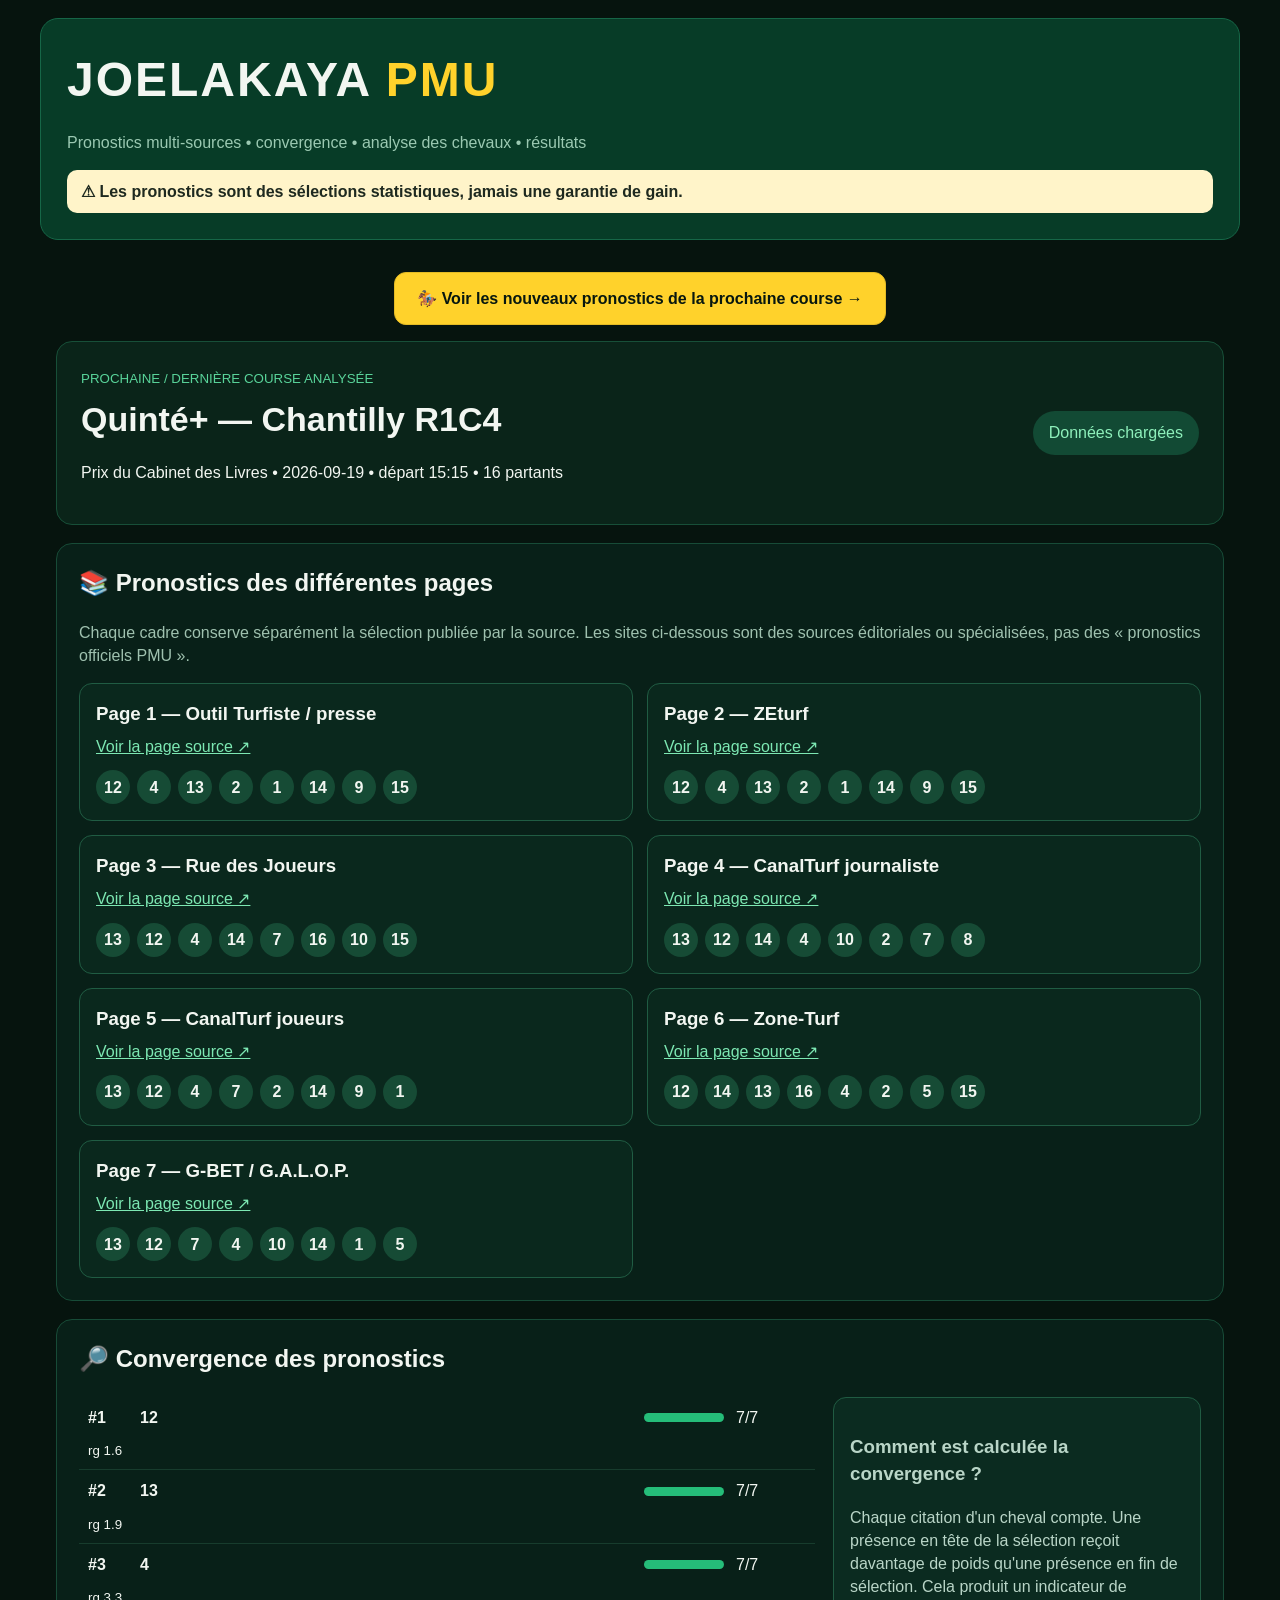
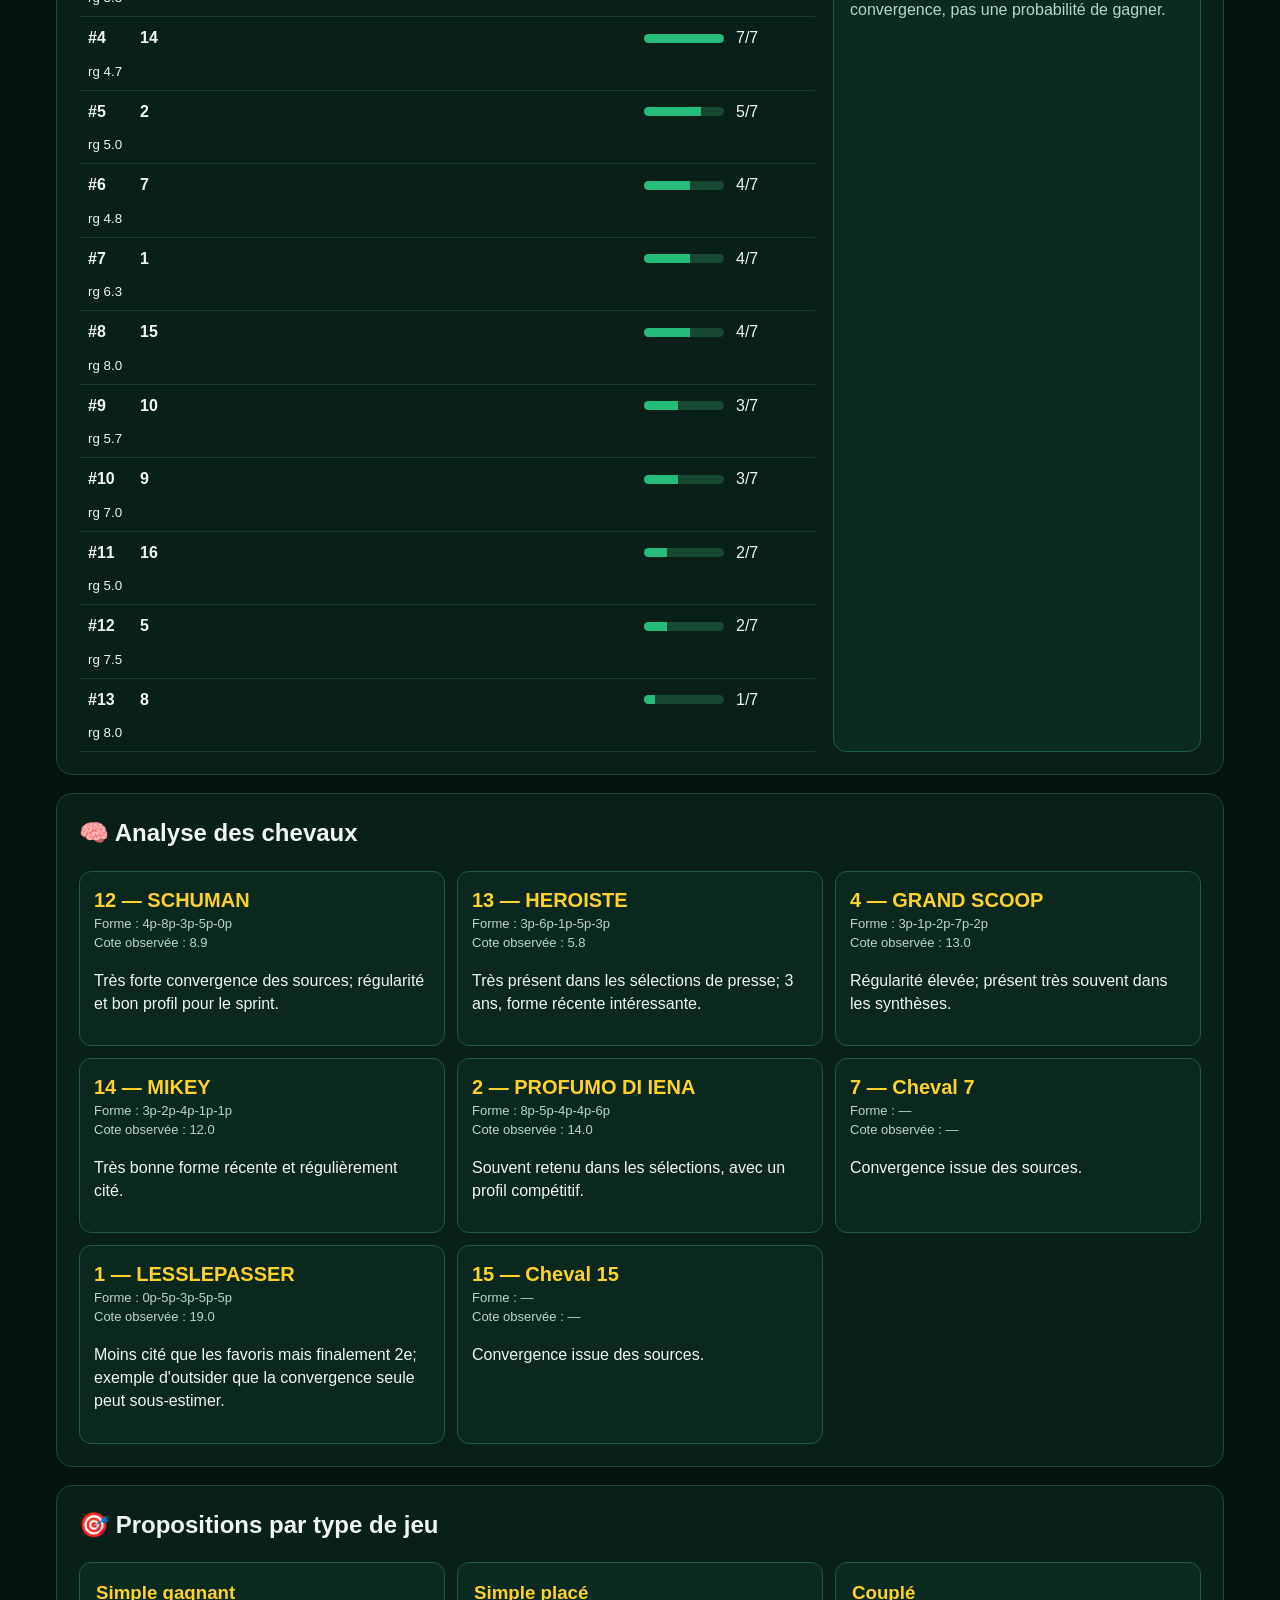
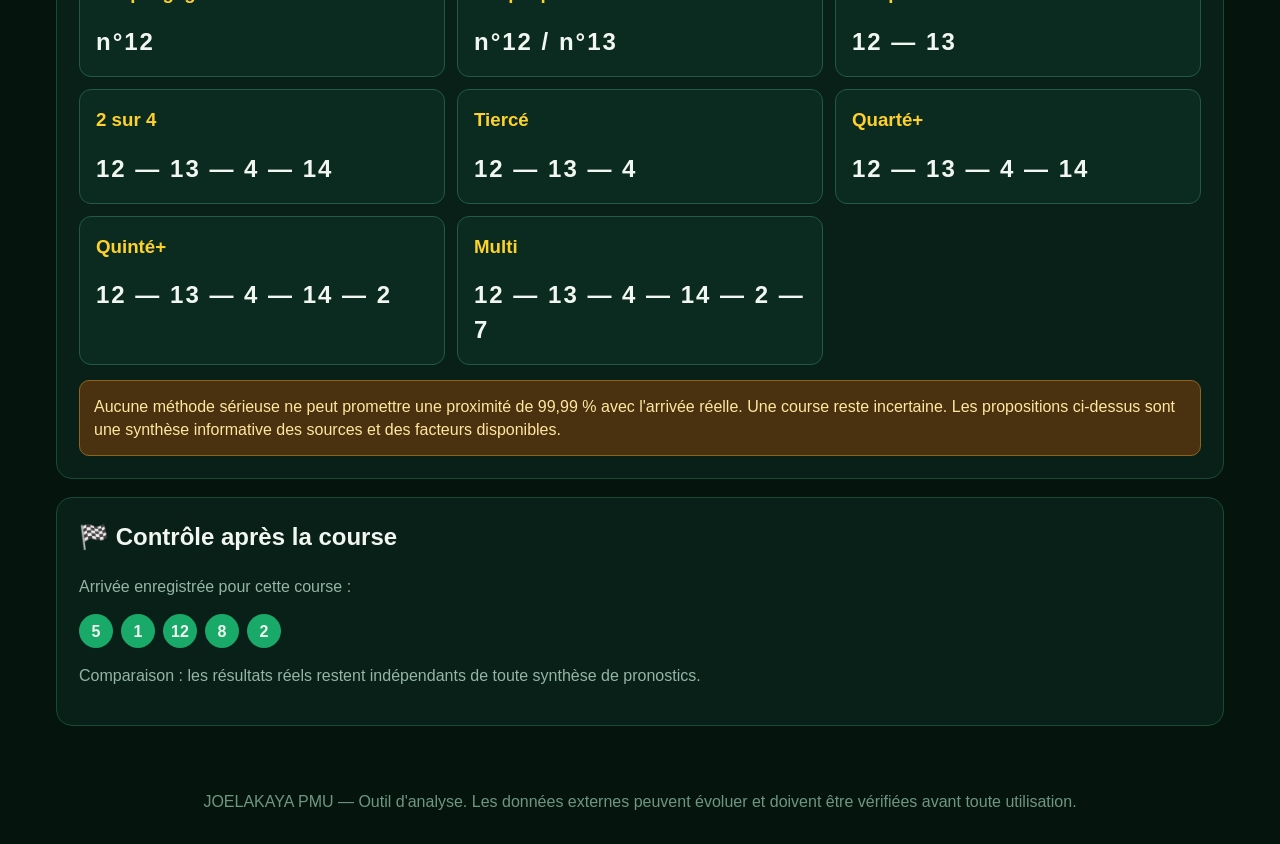
==== commit 847722ad: "Add files via upload" ====
--- a/index.html
+++ b/index.html
@@ -14,6 +14,7 @@
 </header>
 
 <main>
+<div class="next-race-button-wrap"><a class="next-race-btn" href="prochaine-course.html">🏇 Voir les nouveaux pronostics de la prochaine course →</a></div>
 <section class="race-head">
   <div>
     <small>PROCHAINE / DERNIÈRE COURSE ANALYSÉE</small>
--- a/style.css
+++ b/style.css
@@ -9,3 +9,9 @@
 .horse-grid{display:grid;grid-template-columns:repeat(3,1fr);gap:12px}.horse{background:#0a281d;border:1px solid #205c43;border-radius:12px;padding:14px}.horse strong{font-size:20px;color:#ffd22b}.horse .factor{color:#b9d5c7;font-size:13px}.bets{display:grid;grid-template-columns:repeat(3,1fr);gap:12px}.bet{background:#0b2b20;border:1px solid #205b42;border-radius:12px;padding:16px}.bet h3{color:#ffd22b;margin-top:0}.ticket{font-size:24px;font-weight:900;letter-spacing:2px}.warning{margin-top:15px;padding:14px;background:#4a3210;border:1px solid #8a6520;border-radius:10px;color:#ffe7a0}
 .result{display:flex;gap:8px;flex-wrap:wrap}.real{background:#19a968!important}.result .num{background:#123f2e}.muted{color:#94b5a5}footer{text-align:center;padding:30px;color:#6e9682}
 @media(max-width:800px){.grid,.horse-grid,.bets,.consensus-wrap{grid-template-columns:1fr}.brand{font-size:34px}.race-head{flex-direction:column}.consensus-row{grid-template-columns:35px 1fr 65px 55px}}
+
+.next-race-button-wrap{text-align:center;margin:16px 0}
+.next-race-btn{display:inline-block;background:#ffd22b;color:#07170f;text-decoration:none;font-weight:900;padding:14px 22px;border-radius:12px;border:1px solid #e4bb25}
+.next-race-btn:hover{filter:brightness(1.05)}
+.hypo-gain{font-size:20px;color:#ffd22b}
+#hypo-gains{background:#09251a}
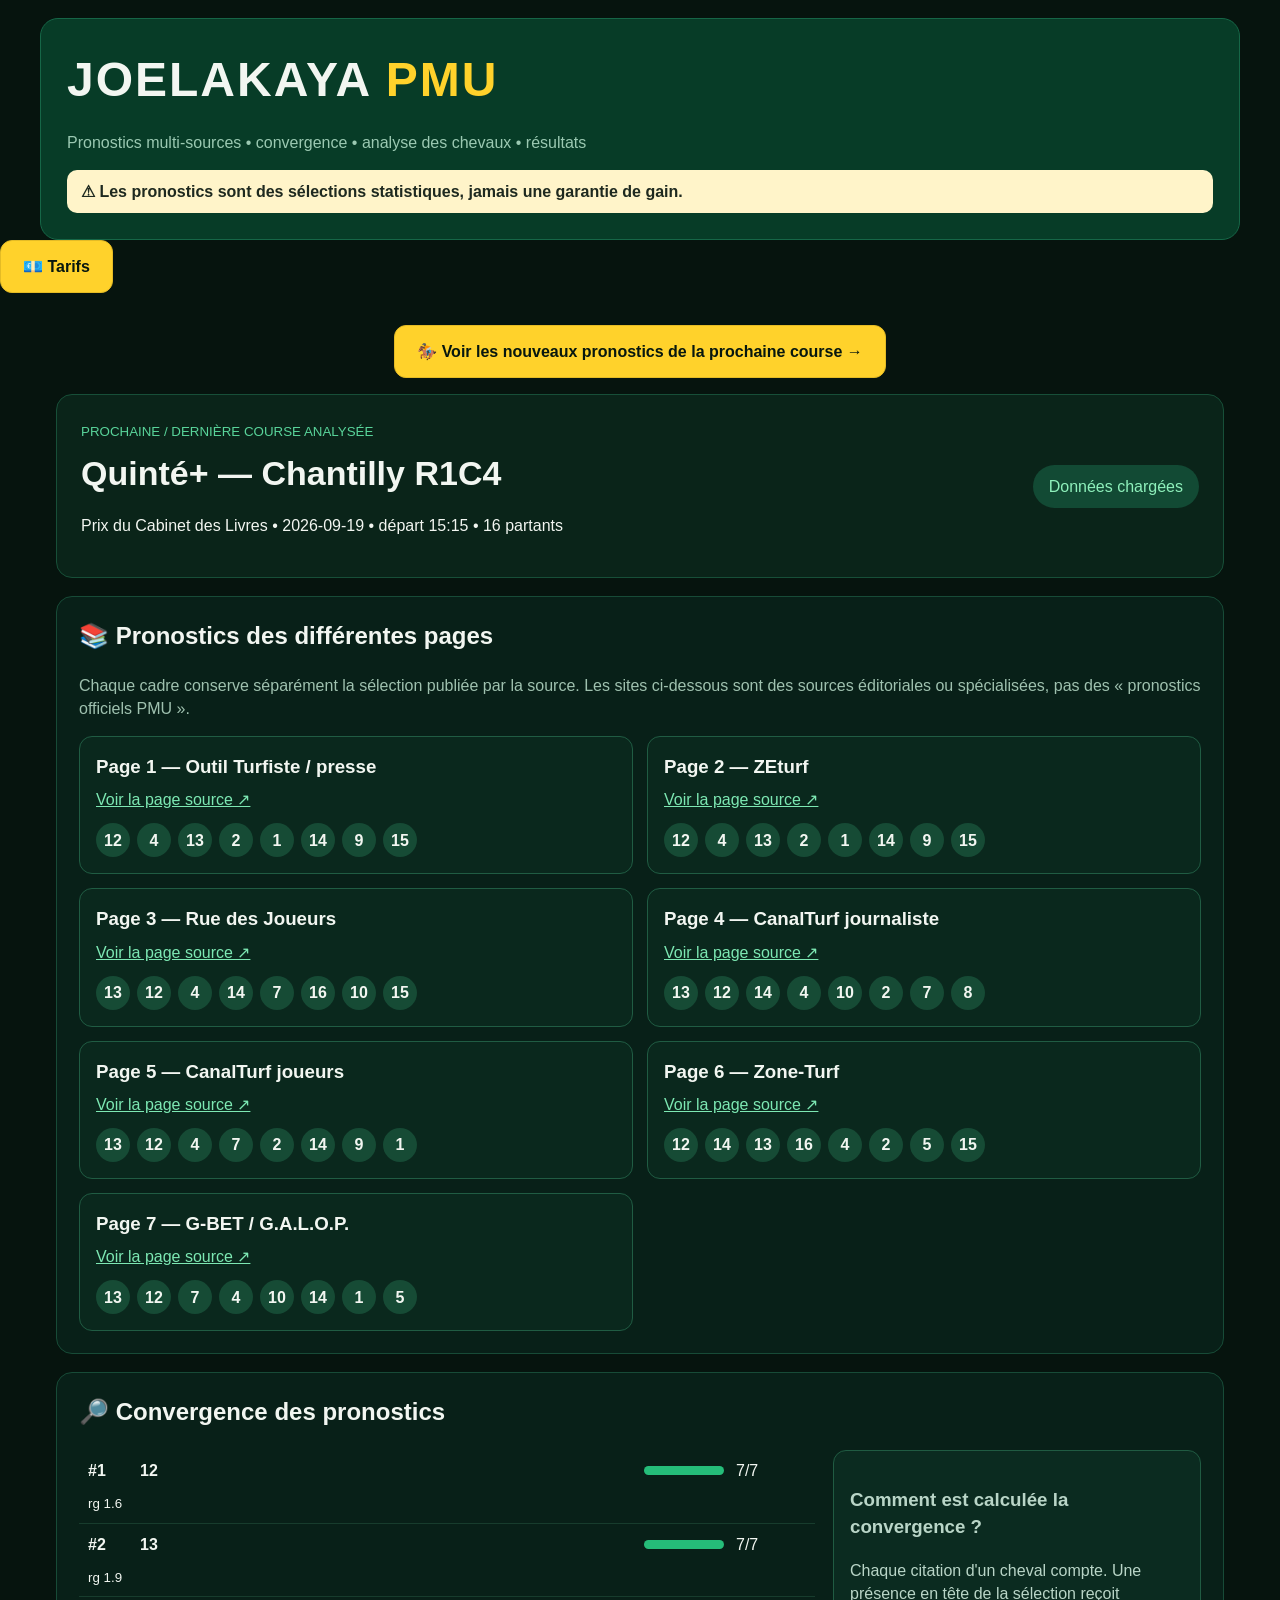
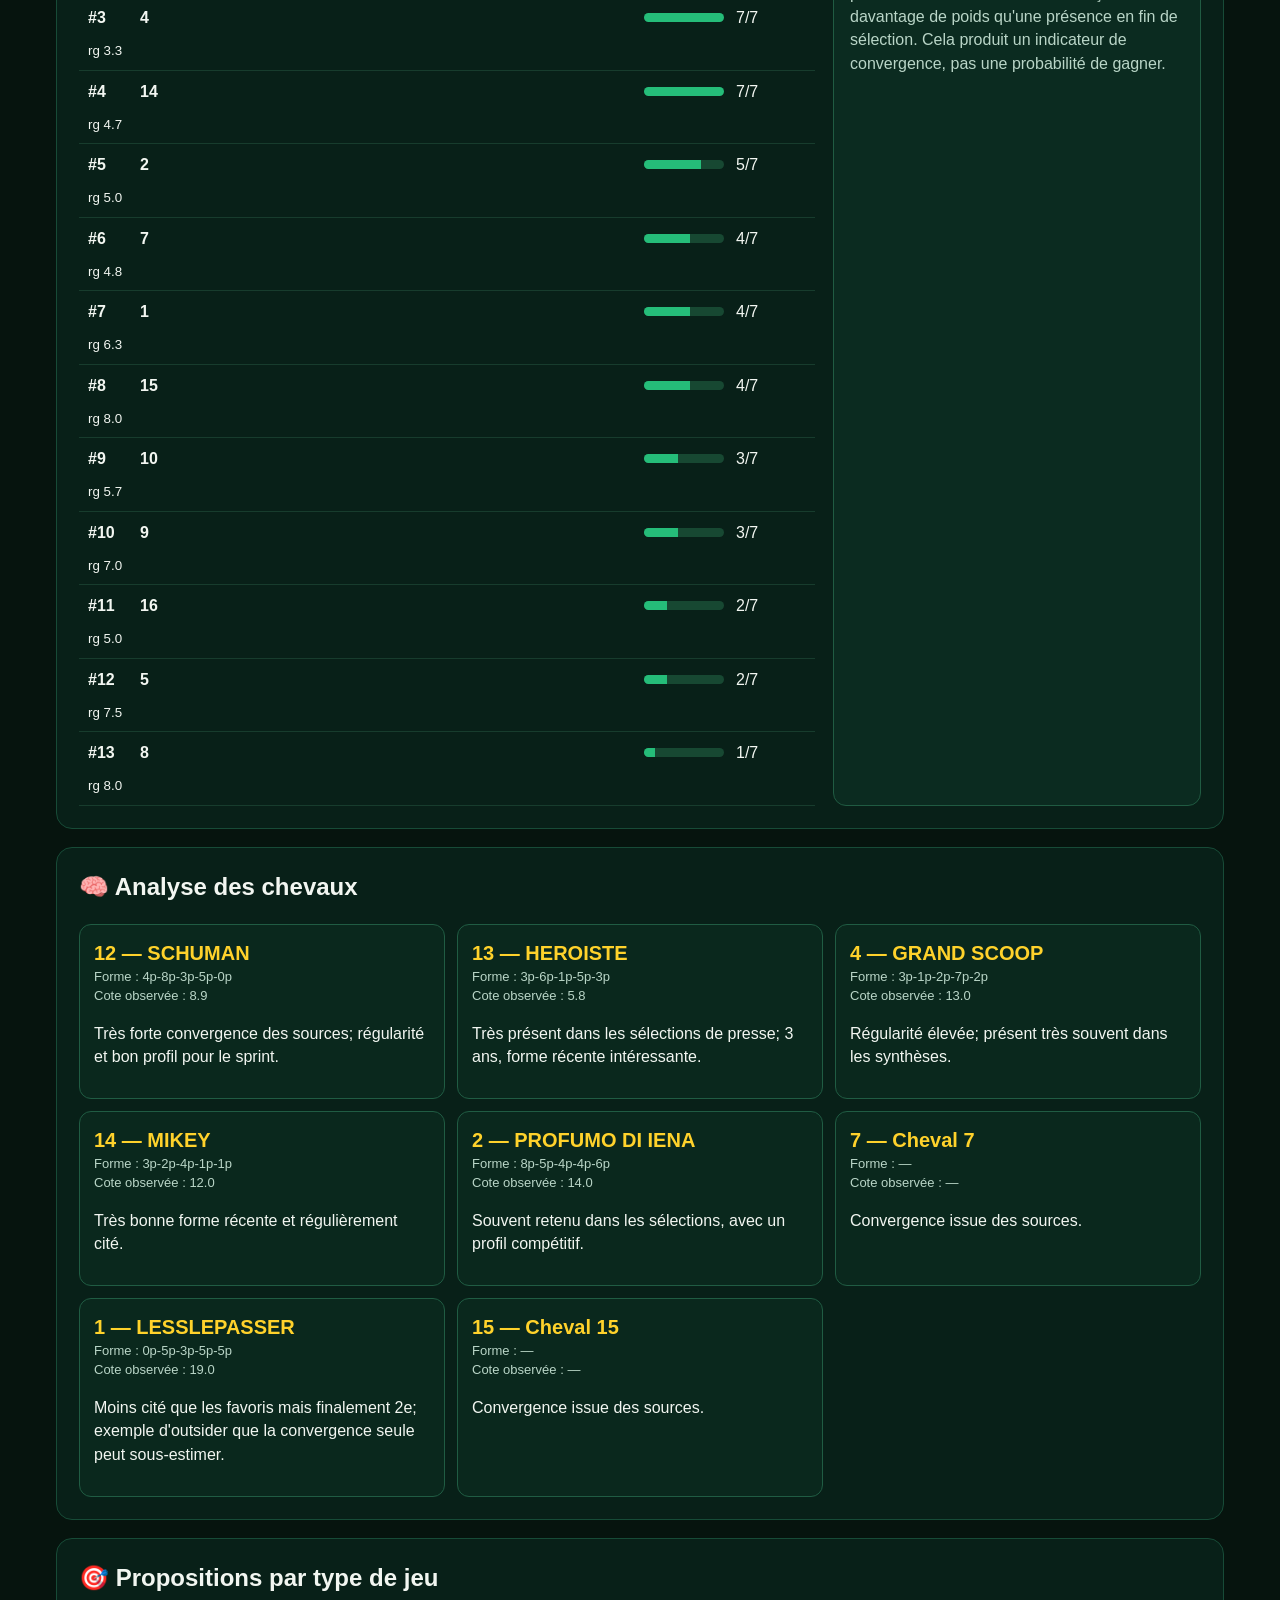
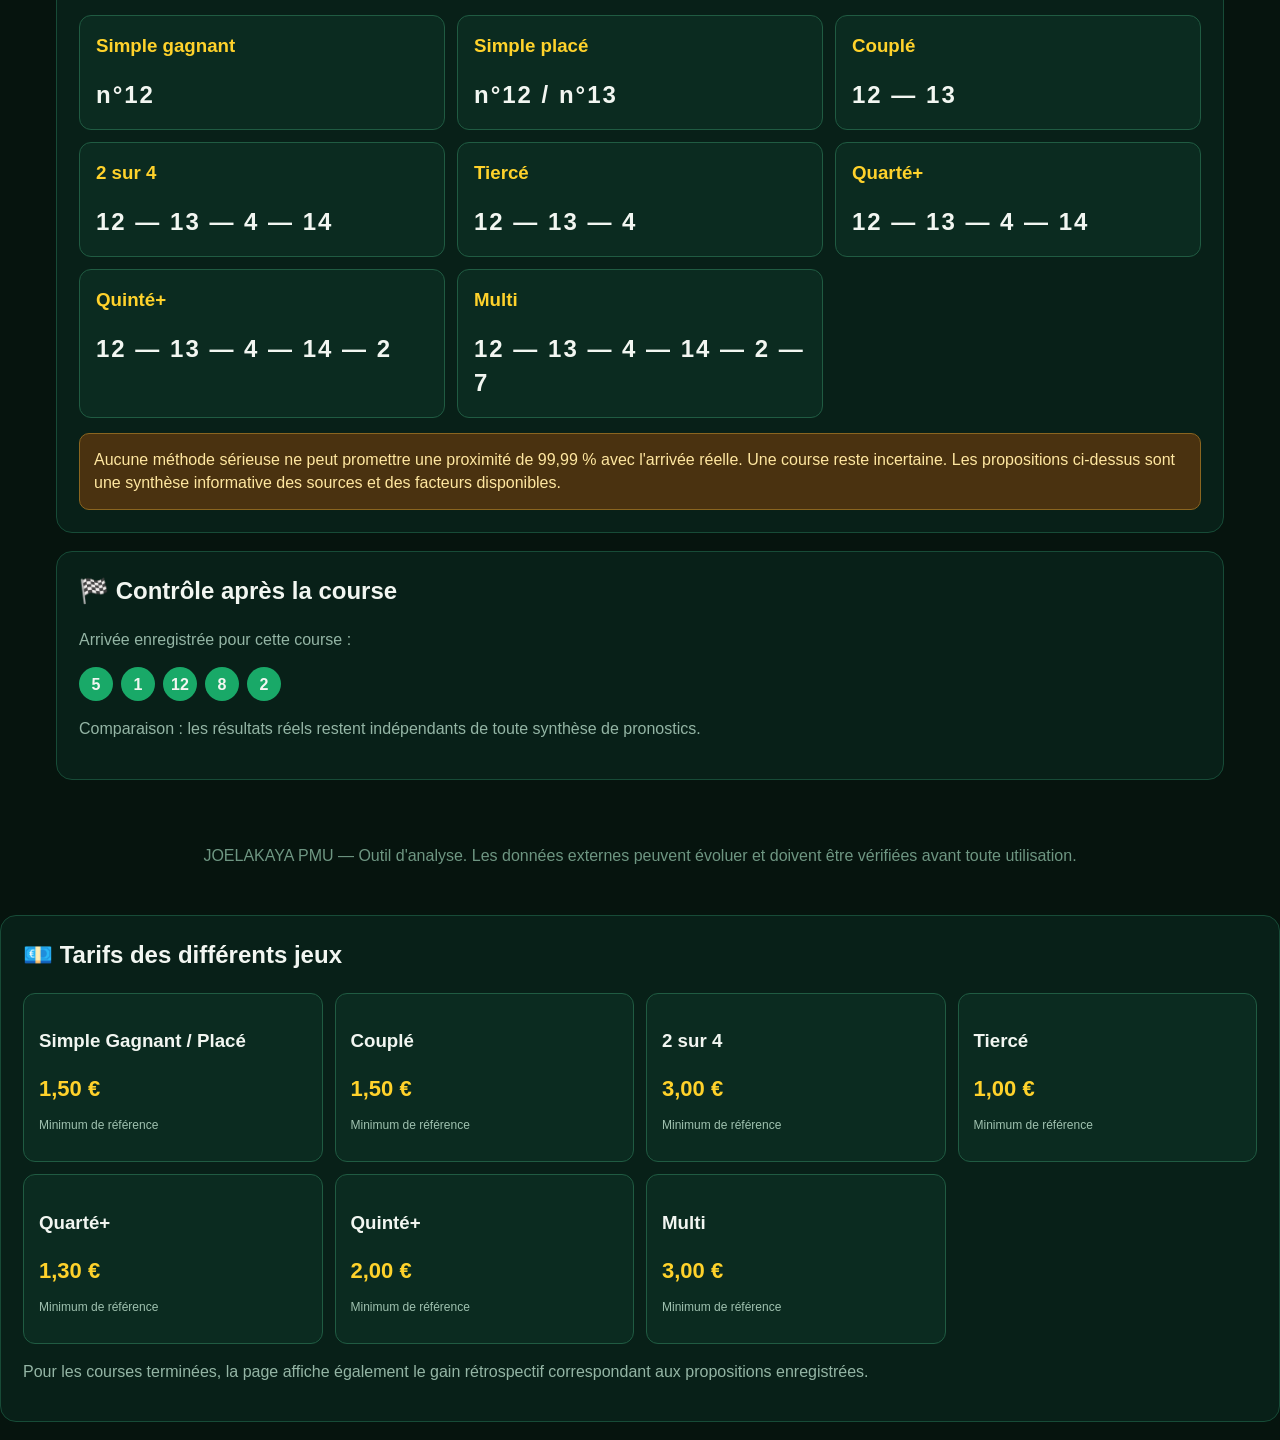
==== commit dffe9a97: "Add files via upload" ====
--- a/index.html
+++ b/index.html
@@ -13,7 +13,7 @@
   <div class="notice">⚠ Les pronostics sont des sélections statistiques, jamais une garantie de gain.</div>
 </header>
 
-<main>
+<div class="top-links"><a class="next-race-btn" href="#tarifs">💶 Tarifs</a></div><main>
 <div class="next-race-button-wrap"><a class="next-race-btn" href="prochaine-course.html">🏇 Voir les nouveaux pronostics de la prochaine course →</a></div>
 <section class="race-head">
   <div>
@@ -61,4 +61,4 @@
 <footer>JOELAKAYA PMU — Outil d'analyse. Les données externes peuvent évoluer et doivent être vérifiées avant toute utilisation.</footer>
 <script src="script.js"></script>
 </body>
-</html>+</html><section id="tarifs"><h2>💶 Tarifs des différents jeux</h2><div class="tariff-grid"><article class="tariff"><h3>Simple Gagnant / Placé</h3><strong>1,50 €</strong><p>Minimum de référence</p></article><article class="tariff"><h3>Couplé</h3><strong>1,50 €</strong><p>Minimum de référence</p></article><article class="tariff"><h3>2 sur 4</h3><strong>3,00 €</strong><p>Minimum de référence</p></article><article class="tariff"><h3>Tiercé</h3><strong>1,00 €</strong><p>Minimum de référence</p></article><article class="tariff"><h3>Quarté+</h3><strong>1,30 €</strong><p>Minimum de référence</p></article><article class="tariff"><h3>Quinté+</h3><strong>2,00 €</strong><p>Minimum de référence</p></article><article class="tariff"><h3>Multi</h3><strong>3,00 €</strong><p>Minimum de référence</p></article></div><p class="muted">Pour les courses terminées, la page affiche également le gain rétrospectif correspondant aux propositions enregistrées.</p></section>
--- a/style.css
+++ b/style.css
@@ -15,3 +15,13 @@
 .next-race-btn:hover{filter:brightness(1.05)}
 .hypo-gain{font-size:20px;color:#ffd22b}
 #hypo-gains{background:#09251a}
+
+.tariff-grid{display:grid;grid-template-columns:repeat(4,1fr);gap:12px}
+.tariff{background:#0b2b20;border:1px solid #205b42;border-radius:12px;padding:15px}
+.tariff strong{font-size:22px;color:#ffd22b}.tariff p{color:#9fc1af;font-size:12px}
+.pro-card{background:#0b2b20;border:1px solid #2c7354;border-radius:14px;padding:18px;margin-bottom:14px}
+.pro-card h3{color:#ffd22b}.pro-card a{color:#83e8b7}
+.pro-horse{background:#0a281d;border:1px solid #205c43;border-radius:12px;padding:14px;margin:10px 0}
+.pro-head{display:flex;justify-content:space-between;gap:10px}.pro-head strong{color:#ffd22b;font-size:19px}.pro-head span{background:#164b35;padding:5px 9px;border-radius:8px;font-size:12px}
+.pro-warning{margin-top:14px;background:#4a3210;border:1px solid #8a6520;border-radius:10px;padding:13px;color:#ffe7a0}
+@media(max-width:800px){.tariff-grid{grid-template-columns:repeat(2,1fr)}.pro-head{flex-direction:column}}
